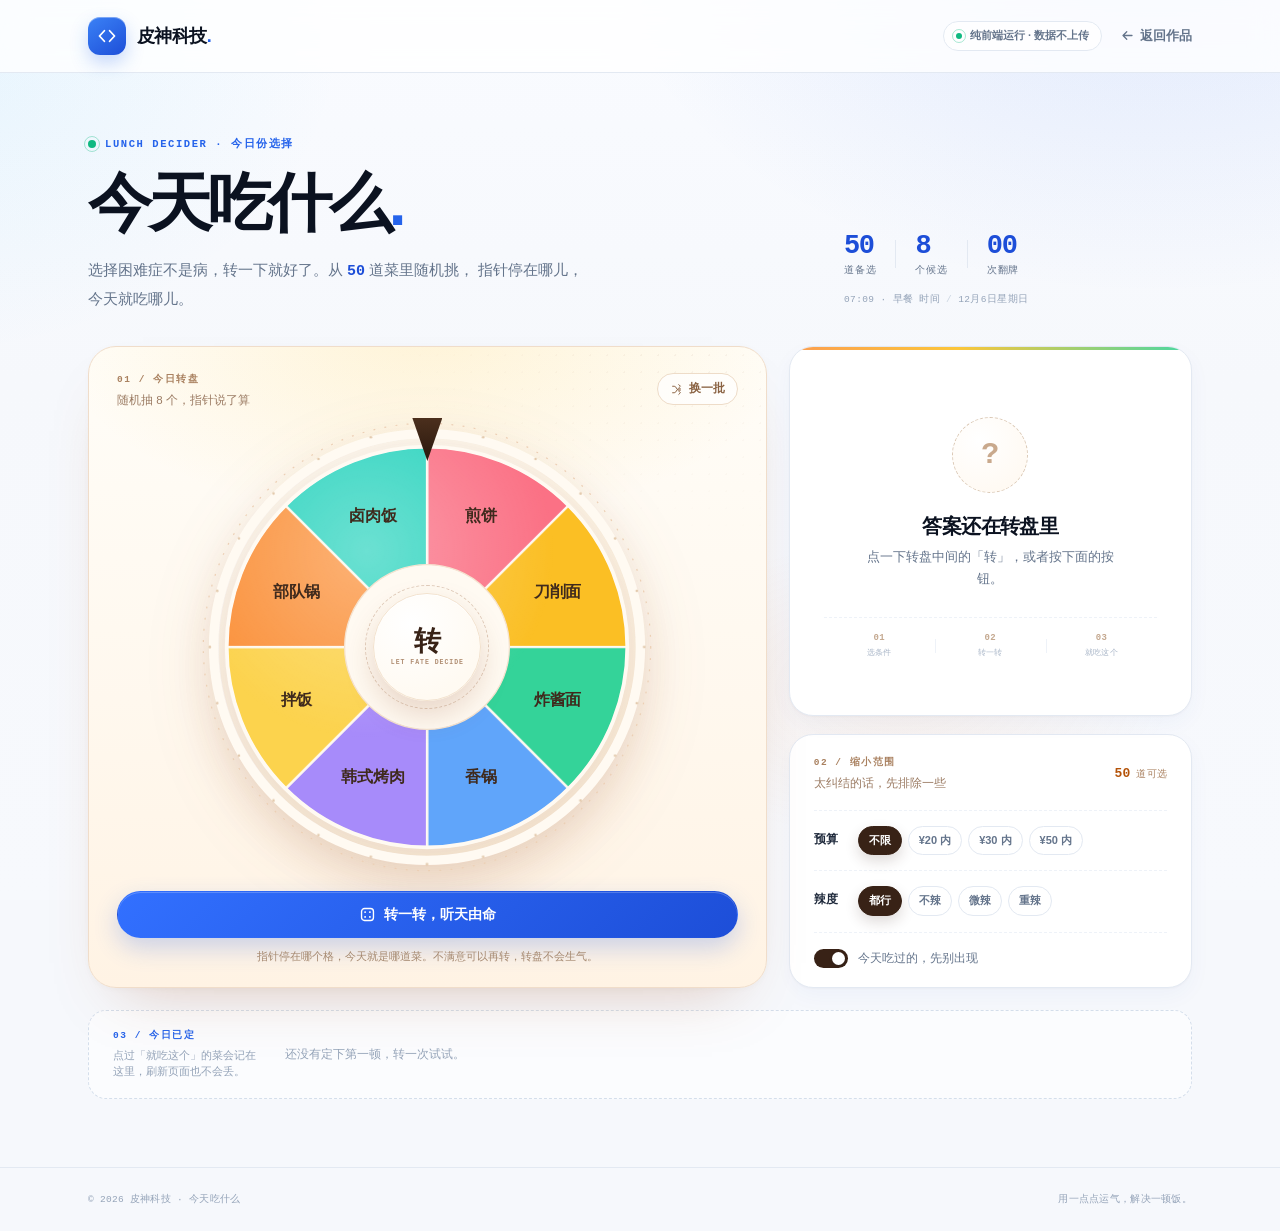
==== eat/index.html @ c9dea662 "Add files via upload" ====
<!DOCTYPE html>
<html lang="zh-CN">
<head>
  <meta charset="UTF-8">
  <meta name="viewport" content="width=device-width, initial-scale=1.0">
  <meta name="description" content="今天吃什么：皮神科技做的午饭转盘。从 50 道菜里随机抽 8 个，转一下，午餐就有答案。">
  <meta name="author" content="皮神">
  <meta name="theme-color" content="#f6f8fc">
  <link rel="canonical" href="https://pishentech.cn/eat/">
  <meta property="og:type" content="website">
  <meta property="og:site_name" content="皮神科技">
  <meta property="og:title" content="今天吃什么 · 皮神科技">
  <meta property="og:description" content="选择困难症不是病，转一下就好了。">
  <meta property="og:url" content="https://pishentech.cn/eat/">
  <title>今天吃什么 · 皮神科技</title>

  <link rel="icon" type="image/svg+xml" href="../assets/favicon.svg">
  <link rel="stylesheet" href="../css/style.css">
  <link rel="stylesheet" href="eat.css">

  <script type="application/ld+json">
  {
    "@context": "https://schema.org",
    "@type": "WebApplication",
    "name": "今天吃什么",
    "url": "https://pishentech.cn/eat/",
    "description": "从 50 道菜里随机抽 8 个，转一下，午餐就有答案。",
    "applicationCategory": "LifestyleApplication",
    "operatingSystem": "Any",
    "offers": { "@type": "Offer", "price": "0", "priceCurrency": "CNY" }
  }
  </script>

  <script src="eat.js" defer></script>
</head>

<body class="eat-page">
  <a class="skip-link" href="#main">跳到主要内容</a>

  <!-- ==================== 顶部 ==================== -->
  <header class="eat-header">
    <div class="container eat-header-inner">
      <a class="brand" href="../index.html#works" aria-label="返回皮神科技作品页">
        <span class="brand-mark" aria-hidden="true">
          <svg viewBox="0 0 32 32" fill="none">
            <path d="M12.5 9 6 16l6.5 7M19.5 9l6.5 7-6.5 7" stroke="currentColor" stroke-width="2.4" stroke-linecap="round" stroke-linejoin="round"/>
          </svg>
        </span>
        <span class="brand-text">皮神科技<span class="brand-dot">.</span></span>
      </a>

      <div class="eat-header-actions">
        <span class="eat-header-chip">
          <span class="pulse-dot" aria-hidden="true"></span>
          纯前端运行 · 数据不上传
        </span>
        <a class="eat-back" href="../index.html#works">
          <svg class="icon" viewBox="0 0 20 20" fill="none" aria-hidden="true">
            <path d="M16 10H4m0 0 5-5m-5 5 5 5" stroke="currentColor" stroke-width="1.7" stroke-linecap="round" stroke-linejoin="round"/>
          </svg>
          返回作品
        </a>
      </div>
    </div>
  </header>

  <main id="main">
    <!-- ==================== 标题 ==================== -->
    <section class="eat-hero">
      <div class="container eat-hero-grid">
        <div class="eat-hero-copy">
          <p class="eat-kicker">
            <span class="pulse-dot" aria-hidden="true"></span>
            LUNCH DECIDER · 今日份选择
          </p>
          <h1 class="eat-title">今天吃什么<span class="title-dot">.</span></h1>
          <p class="eat-lead">
            选择困难症不是病，转一下就好了。从 <strong data-pool-count>50</strong> 道菜里随机挑，
            指针停在哪儿，<span class="eat-nowrap">今天就吃哪儿。</span>
          </p>
        </div>

        <div class="eat-hero-side">
          <div class="eat-facts" aria-label="转盘信息">
            <div>
              <strong data-pool-count>50</strong>
              <span>道备选</span>
            </div>
            <i aria-hidden="true"></i>
            <div>
              <strong data-candidate-count>8</strong>
              <span>个候选</span>
            </div>
            <i aria-hidden="true"></i>
            <div>
              <strong data-spin-count>00</strong>
              <span>次翻牌</span>
            </div>
          </div>
          <p class="eat-date">
            <span data-clock>12:30</span>
            ·
            <span data-meal>午饭</span>时间
            <span class="eat-date-sep">/</span>
            <span data-today>10 月 25 日 星期日</span>
          </p>
        </div>
      </div>
    </section>

    <!-- ==================== 转盘 ==================== -->
    <section class="container eat-app" aria-label="今天吃什么转盘">
      <div class="eat-stage-card">
        <div class="eat-card-head">
          <div>
            <span class="eat-step">01 / 今日转盘</span>
            <p class="eat-card-sub"><span data-candidate-copy>随机抽 8 个</span>，指针说了算</p>
          </div>
          <button class="eat-shuffle" type="button" data-shuffle>
            <svg class="icon" viewBox="0 0 20 20" fill="none" aria-hidden="true">
              <path d="M4 5h2.4c1 0 1.9.5 2.5 1.3l2.2 3.4c.6.8 1.5 1.3 2.5 1.3H16M13.5 7.5 16 5l-2.5-2.5M4 15h2.4c1 0 1.9-.5 2.5-1.3l2.2-3.4c.6-.8 1.5-1.3 2.5-1.3H16M13.5 17.5 16 15l-2.5-2.5" stroke="currentColor" stroke-width="1.5" stroke-linecap="round" stroke-linejoin="round"/>
            </svg>
            <span data-shuffle-label>换一批</span>
          </button>
        </div>

        <div class="eat-wheel-stage" data-wheel-stage>
          <span class="eat-wheel-halo" aria-hidden="true"></span>
          <svg
            class="eat-wheel"
            viewBox="0 0 500 500"
            role="img"
            aria-label="今天吃什么的转盘。按下方按钮转动，指针停在哪个格子就吃哪道菜。"
            data-wheel
          ></svg>
          <span class="eat-pointer" aria-hidden="true"></span>
          <button class="eat-hub" type="button" data-spin aria-label="转动转盘">
            <span class="eat-hub-main">转</span>
            <span class="eat-hub-sub">LET FATE DECIDE</span>
          </button>
        </div>

        <button class="btn btn-primary eat-spin-btn" type="button" data-spin>
          <svg class="icon" viewBox="0 0 20 20" fill="none" aria-hidden="true">
            <rect x="3" y="3" width="14" height="14" rx="3.5" stroke="currentColor" stroke-width="1.6"/>
            <circle cx="7.2" cy="7.2" r="1.15" fill="currentColor"/>
            <circle cx="12.8" cy="12.8" r="1.15" fill="currentColor"/>
            <circle cx="12.8" cy="7.2" r="1.15" fill="currentColor"/>
            <circle cx="7.2" cy="12.8" r="1.15" fill="currentColor"/>
          </svg>
          <span data-spin-label>转一转，听天由命</span>
        </button>

        <p class="eat-hint">
          指针停在哪个格，今天就是哪道菜。不满意可以再转，转盘不会生气。
        </p>
      </div>

      <div class="eat-side">
        <article class="eat-result" data-result aria-live="polite">
          <div class="eat-result-empty">
            <span class="eat-empty-mark" aria-hidden="true">?</span>
            <h2>答案还在转盘里</h2>
            <p>点一下转盘中间的「转」，或者按下面的按钮。</p>
            <div class="eat-empty-steps" aria-hidden="true">
              <span><b>01</b>选条件</span>
              <span><b>02</b>转一转</span>
              <span><b>03</b>就吃这个</span>
            </div>
          </div>
        </article>

        <aside class="eat-prefs" aria-label="筛选条件">
          <div class="eat-card-head eat-prefs-head">
            <div>
              <span class="eat-step">02 / 缩小范围</span>
              <p class="eat-card-sub">太纠结的话，先排除一些</p>
            </div>
            <span class="eat-pool-count"><strong data-pool-count>50</strong> 道可选</span>
          </div>

          <div class="eat-pref-row">
            <span class="eat-pref-label">预算</span>
            <div class="eat-chips" role="group" aria-label="预算">
              <button class="eat-chip is-active" type="button" data-budget="0" aria-pressed="true">不限</button>
              <button class="eat-chip" type="button" data-budget="20" aria-pressed="false">¥20 内</button>
              <button class="eat-chip" type="button" data-budget="30" aria-pressed="false">¥30 内</button>
              <button class="eat-chip" type="button" data-budget="50" aria-pressed="false">¥50 内</button>
            </div>
          </div>

          <div class="eat-pref-row">
            <span class="eat-pref-label">辣度</span>
            <div class="eat-chips" role="group" aria-label="辣度">
              <button class="eat-chip is-active" type="button" data-spice="any" aria-pressed="true">都行</button>
              <button class="eat-chip" type="button" data-spice="0" aria-pressed="false">不辣</button>
              <button class="eat-chip" type="button" data-spice="1" aria-pressed="false">微辣</button>
              <button class="eat-chip" type="button" data-spice="2" aria-pressed="false">重辣</button>
            </div>
          </div>

          <label class="eat-switch">
            <input type="checkbox" data-avoid-history checked>
            <span class="eat-switch-track" aria-hidden="true"></span>
            <span>今天吃过的，先别出现</span>
          </label>
        </aside>
      </div>
    </section>

    <!-- ==================== 记录 ==================== -->
    <section class="container eat-history-section" aria-label="今日已定记录">
      <div class="eat-history-card">
        <div class="eat-history-head">
          <span class="eat-step">03 / 今日已定</span>
          <p>点过「就吃这个」的菜会记在这里，刷新页面也不会丢。</p>
        </div>
        <div class="eat-history-list" data-history></div>
        <button class="eat-clear" type="button" data-clear-history>清空</button>
      </div>
    </section>
  </main>

  <!-- ==================== 页脚 ==================== -->
  <footer class="eat-footer">
    <div class="container eat-footer-inner">
      <span>© <span data-year>2026</span> 皮神科技 · 今天吃什么</span>
      <span>用一点点运气，解决一顿饭。</span>
    </div>
  </footer>

  <div class="toast" role="status" aria-live="polite" data-toast></div>
</body>
</html>
---- css/style.css ----
/* ==========================================================================
   style.css —— 整站样式
   --------------------------------------------------------------------------
   想换主色？改下面 :root 里的 --blue、--blue-dark 和 --blue-soft 即可。
   想换圆角？改 --radius。
   其他样式按「导航 → 首屏 → 作品 → 关于页 → 页脚 → 手机适配」排列。
   ========================================================================== */

/* ==================== 1. 全局变量与基础 ==================== */
:root {
  /* 颜色 */
  --bg: #f6f8fc;
  --bg-soft: #eef3fb;
  --surface: #ffffff;
  --surface-muted: #f8fafd;
  --ink: #0b1220;
  --ink-2: #1e293b;
  --muted: #64748b;
  --muted-2: #94a3b8;
  --line: #e3e9f2;
  --line-strong: #d4deeb;
  --blue: #2563eb;
  --blue-dark: #1d4ed8;
  --blue-ink: #1e40af;
  --blue-soft: #eaf1ff;
  --blue-pale: #f3f7ff;
  --green: #10b981;
  --amber: #f59e0b;
  --coral: #fb7185;

  /* 圆角与阴影 */
  --radius-sm: 10px;
  --radius: 20px;
  --radius-lg: 28px;
  --shadow-sm: 0 1px 2px rgba(15, 23, 42, .03), 0 8px 22px rgba(30, 64, 175, .04);
  --shadow-md: 0 18px 40px rgba(15, 23, 42, .08), 0 3px 8px rgba(15, 23, 42, .03);
  --shadow-blue: 0 14px 30px rgba(37, 99, 235, .22);

  /* 布局与字体 */
  --container: 1160px;
  --header-h: 76px;
  --ease: cubic-bezier(.22, 1, .36, 1);
  --font-sans: "Inter", -apple-system, BlinkMacSystemFont, "Segoe UI", "PingFang SC", "Hiragino Sans GB", "Microsoft YaHei", sans-serif;
  --font-mono: "JetBrains Mono", "SFMono-Regular", Consolas, "Liberation Mono", Menlo, monospace;
}

*,
*::before,
*::after {
  box-sizing: border-box;
}

html {
  scroll-behavior: smooth;
  scroll-padding-top: calc(var(--header-h) + 24px);
}

body {
  margin: 0;
  overflow-x: clip;
  background: var(--bg);
  color: var(--ink);
  font-family: var(--font-sans);
  font-size: 16px;
  line-height: 1.6;
  -webkit-font-smoothing: antialiased;
  text-rendering: optimizeLegibility;
}

/* 页面顶部很淡的蓝色光晕，让浅色背景不显得死板 */
body::before {
  position: fixed;
  inset: 0;
  z-index: -1;
  pointer-events: none;
  content: "";
  background:
    radial-gradient(900px 620px at 90% -10%, rgba(37, 99, 235, .13), transparent 62%),
    radial-gradient(720px 520px at -8% 4%, rgba(56, 189, 248, .10), transparent 62%),
    linear-gradient(180deg, #f9fbff 0%, var(--bg) 42%, #f7f9fd 100%);
}

::selection {
  background: rgba(37, 99, 235, .18);
  color: var(--blue-ink);
}

img,
svg {
  max-width: 100%;
}

img {
  height: auto;
}

a {
  color: inherit;
}

button,
input,
textarea,
select {
  font: inherit;
}

button {
  color: inherit;
}

[hidden] {
  display: none !important;
}

.icon {
  width: 18px;
  height: 18px;
  flex: none;
}

.container {
  width: 100%;
  max-width: var(--container);
  margin: 0 auto;
  padding: 0 28px;
}

.section {
  padding: 94px 0;
}

.sr-only {
  position: absolute;
  width: 1px;
  height: 1px;
  padding: 0;
  margin: -1px;
  overflow: hidden;
  clip: rect(0, 0, 0, 0);
  white-space: nowrap;
  border: 0;
}

/* 键盘 Tab 时的焦点圈，保证可访问性 */
:focus-visible {
  outline: 3px solid rgba(37, 99, 235, .38);
  outline-offset: 3px;
  border-radius: 4px;
}

/* 跳到正文（平时看不见，按 Tab 才出现） */
.skip-link {
  position: fixed;
  top: 12px;
  left: 12px;
  z-index: 300;
  padding: 10px 16px;
  border-radius: 10px;
  background: var(--ink);
  color: #fff;
  font-size: 13px;
  text-decoration: none;
  transform: translateY(-160%);
  transition: transform .2s ease;
}

.skip-link:focus {
  transform: translateY(0);
}

/* ==================== 2. 按钮与通用小元素 ==================== */
.btn {
  display: inline-flex;
  align-items: center;
  justify-content: center;
  gap: 8px;
  padding: 13px 22px;
  border: 1px solid transparent;
  border-radius: 999px;
  font-size: 14.5px;
  font-weight: 650;
  line-height: 1.2;
  text-decoration: none;
  white-space: nowrap;
  cursor: pointer;
  transition: transform .25s var(--ease), box-shadow .25s var(--ease), background .25s ease, border-color .25s ease, color .25s ease;
}

.btn .icon {
  width: 17px;
  height: 17px;
}

.btn:hover {
  transform: translateY(-2px);
}

.btn-primary {
  background: linear-gradient(135deg, #3270ff 0%, #1d4ed8 100%);
  color: #fff;
  box-shadow: 0 10px 24px rgba(37, 99, 235, .24), inset 0 1px 0 rgba(255, 255, 255, .22);
}

.btn-primary:hover {
  box-shadow: 0 15px 30px rgba(37, 99, 235, .30), inset 0 1px 0 rgba(255, 255, 255, .22);
}

.btn-ghost {
  border-color: var(--line-strong);
  background: rgba(255, 255, 255, .72);
  color: var(--ink-2);
  backdrop-filter: blur(8px);
}

.btn-ghost:hover {
  border-color: #b9c9e6;
  background: #fff;
  color: var(--blue-dark);
  box-shadow: 0 8px 20px rgba(15, 23, 42, .06);
}

.btn-white {
  background: #fff;
  color: var(--blue-dark);
  box-shadow: 0 12px 26px rgba(8, 22, 60, .20);
}

.btn-white:hover {
  box-shadow: 0 16px 32px rgba(8, 22, 60, .28);
}

.btn-outline-light {
  border-color: rgba(255, 255, 255, .30);
  background: rgba(255, 255, 255, .07);
  color: #fff;
}

.btn-outline-light:hover {
  border-color: rgba(255, 255, 255, .52);
  background: rgba(255, 255, 255, .14);
}

.btn-sm {
  padding: 9px 15px;
  font-size: 13px;
}

.eyebrow {
  display: flex;
  align-items: center;
  gap: 9px;
  margin: 0 0 16px;
  color: var(--blue);
  font-family: var(--font-mono);
  font-size: 11px;
  font-weight: 700;
  letter-spacing: .15em;
  line-height: 1.4;
  text-transform: uppercase;
}

.eyebrow-light {
  color: rgba(255, 255, 255, .62);
}

.pulse-dot {
  position: relative;
  display: inline-block;
  width: 8px;
  height: 8px;
  flex: none;
  border-radius: 50%;
  background: var(--green);
}

.pulse-dot::after {
  position: absolute;
  inset: -4px;
  border: 1px solid rgba(16, 185, 129, .35);
  border-radius: 50%;
  content: "";
  animation: pulse-ring 2.6s ease-out infinite;
}

@keyframes pulse-ring {
  0% { opacity: .9; transform: scale(.55); }
  70%, 100% { opacity: 0; transform: scale(1.35); }
}

/* 标题里的蓝色重点，带一条自制荧光笔下划线 */
.mark {
  position: relative;
  color: var(--blue-dark);
  white-space: nowrap;
  background: linear-gradient(180deg, transparent 70%, rgba(96, 165, 250, .26) 70%, rgba(96, 165, 250, .26) 96%, transparent 96%);
}

/* ==================== 3. 顶部导航 ==================== */
.site-header {
  position: sticky;
  top: 0;
  z-index: 100;
  border-bottom: 1px solid transparent;
  background: rgba(246, 248, 252, .70);
  transition: background .3s ease, border-color .3s ease, box-shadow .3s ease;
  backdrop-filter: saturate(180%) blur(18px);
  -webkit-backdrop-filter: saturate(180%) blur(18px);
}

.site-header.is-scrolled {
  border-bottom-color: rgba(227, 233, 242, .92);
  background: rgba(255, 255, 255, .86);
  box-shadow: 0 10px 30px rgba(15, 23, 42, .04);
}

.header-inner {
  display: flex;
  align-items: center;
  justify-content: space-between;
  height: var(--header-h);
  gap: 24px;
}

.brand {
  display: inline-flex;
  align-items: center;
  gap: 11px;
  text-decoration: none;
}

.brand-mark {
  display: grid;
  width: 38px;
  height: 38px;
  flex: none;
  place-items: center;
  border-radius: 12px;
  background: linear-gradient(145deg, #3b82f6 0%, #1d4ed8 100%);
  box-shadow: 0 8px 18px rgba(37, 99, 235, .25), inset 0 1px 0 rgba(255, 255, 255, .35);
  color: #fff;
}

.brand-mark svg {
  width: 24px;
  height: 24px;
}

.brand-text {
  color: var(--ink);
  font-size: 18px;
  font-weight: 800;
  letter-spacing: -.03em;
}

.brand-dot {
  color: var(--blue);
}

.desktop-nav {
  display: flex;
  gap: 3px;
  padding: 5px;
  border: 1px solid rgba(227, 233, 242, .9);
  border-radius: 999px;
  background: rgba(255, 255, 255, .56);
}

.desktop-nav a {
  padding: 8px 18px;
  border-radius: 999px;
  color: var(--muted);
  font-size: 14px;
  font-weight: 600;
  text-decoration: none;
  transition: color .2s ease, background .2s ease, box-shadow .2s ease;
}

.desktop-nav a:hover {
  color: var(--ink);
}

.desktop-nav a.is-active {
  background: #fff;
  color: var(--blue-dark);
  box-shadow: 0 2px 10px rgba(15, 23, 42, .07);
}

.header-actions {
  display: flex;
  align-items: center;
  gap: 10px;
}

.header-contact .icon {
  width: 14px;
  height: 14px;
}

/* 手机菜单按钮：默认隐藏，屏幕变窄时显示 */
.nav-toggle {
  display: none;
  flex-direction: column;
  align-items: center;
  justify-content: center;
  width: 42px;
  height: 42px;
  padding: 0;
  gap: 4px;
  border: 1px solid var(--line-strong);
  border-radius: 13px;
  background: rgba(255, 255, 255, .8);
  cursor: pointer;
  transition: background .2s ease, border-color .2s ease;
}

.nav-toggle:hover {
  border-color: #b9c9e6;
  background: #fff;
}

.nav-toggle span {
  display: block;
  width: 17px;
  height: 2px;
  border-radius: 2px;
  background: var(--ink-2);
  transition: transform .28s var(--ease), opacity .2s ease;
}

.nav-toggle.is-open span:nth-child(1) {
  transform: translateY(6px) rotate(45deg);
}

.nav-toggle.is-open span:nth-child(2) {
  opacity: 0;
}

.nav-toggle.is-open span:nth-child(3) {
  transform: translateY(-6px) rotate(-45deg);
}

.mobile-nav-wrap {
  display: none;
}

.mobile-nav {
  display: flex;
  flex-direction: column;
  padding: 8px 20px 22px;
}

.mobile-nav > a {
  display: flex;
  align-items: center;
  justify-content: space-between;
  padding: 15px 3px;
  border-bottom: 1px solid var(--line);
  color: var(--ink-2);
  font-size: 15px;
  font-weight: 600;
  text-decoration: none;
}

.mobile-nav > a.is-active {
  color: var(--blue-dark);
}

.mobile-nav > a .icon {
  width: 17px;
  height: 17px;
  color: var(--muted-2);
}

.mobile-nav .mobile-nav-contact {
  justify-content: center;
  margin-top: 15px;
  padding: 13px;
  border: 0;
  border-radius: 13px;
  background: var(--blue);
  color: #fff;
  box-shadow: 0 10px 20px rgba(37, 99, 235, .2);
}

/* ==================== 4. 首屏 Hero ==================== */
.hero {
  position: relative;
  padding: 80px 0 92px;
}

.hero-grid {
  display: grid;
  grid-template-columns: minmax(0, 1.12fr) minmax(0, .88fr);
  align-items: center;
  gap: clamp(38px, 5.2vw, 76px);
}

.hero-copy {
  max-width: 650px;
}

.hero-eyebrow {
  display: inline-flex;
  align-items: center;
  gap: 9px;
  margin: 0 0 27px;
  padding: 7px 13px 7px 11px;
  border: 1px solid var(--line);
  border-radius: 999px;
  background: rgba(255, 255, 255, .74);
  box-shadow: 0 4px 14px rgba(15, 23, 42, .03);
  color: #475569;
  font-family: var(--font-sans);
  font-size: 12.5px;
  font-weight: 600;
  letter-spacing: 0;
  text-transform: none;
}

.hero-title {
  margin: 0;
  color: var(--ink);
  font-size: clamp(2.15rem, 4.55vw, 4.05rem);
  font-weight: 800;
  letter-spacing: -.055em;
  line-height: 1.11;
}

.hero-title-line {
  display: block;
  white-space: nowrap;
}

.hero-lead {
  max-width: 550px;
  margin: 26px 0 0;
  color: var(--muted);
  font-size: 16px;
  line-height: 1.9;
}

.hero-actions {
  display: flex;
  flex-wrap: wrap;
  gap: 11px;
  margin-top: 32px;
}

.hero-meta {
  display: flex;
  flex-wrap: wrap;
  align-items: center;
  gap: 11px;
  margin-top: 27px;
  color: #7c8ca3;
  font-size: 12.5px;
  font-weight: 500;
}

.hero-meta i {
  width: 3px;
  height: 3px;
  border-radius: 50%;
  background: #b8c5d8;
}

.hero-stats {
  display: flex;
  flex-wrap: wrap;
  gap: clamp(24px, 4vw, 40px);
  margin-top: 36px;
  padding-top: 25px;
  border-top: 1px dashed var(--line-strong);
}

.stat-item {
  display: flex;
  flex-direction: column;
  gap: 2px;
}

.stat-item strong {
  color: var(--ink);
  font-size: 23px;
  font-weight: 750;
  letter-spacing: -.04em;
  line-height: 1.2;
}

.stat-item span {
  color: var(--muted);
  font-size: 11.5px;
  letter-spacing: .02em;
}

/* 右侧资料卡区域 */
.hero-visual {
  position: relative;
  display: flex;
  min-height: 545px;
  align-items: center;
  justify-content: center;
  isolation: isolate;
}

.hero-visual::before {
  position: absolute;
  z-index: -1;
  width: min(88%, 470px);
  aspect-ratio: 1;
  border: 1px solid rgba(37, 99, 235, .11);
  border-radius: 50%;
  content: "";
}

.visual-blob {
  position: absolute;
  z-index: -2;
  width: 420px;
  height: 420px;
  border-radius: 44% 56% 62% 38% / 45% 40% 60% 55%;
  background: linear-gradient(145deg, rgba(191, 219, 254, .6), rgba(224, 242, 254, .2));
  filter: blur(4px);
  animation: blob-drift 14s ease-in-out infinite alternate;
}

.visual-blob::after {
  position: absolute;
  inset: 34px;
  border: 1px dashed rgba(37, 99, 235, .16);
  border-radius: inherit;
  content: "";
}

@keyframes blob-drift {
  from { transform: translate3d(-10px, 6px, 0) rotate(-4deg); }
  to { transform: translate3d(12px, -10px, 0) rotate(5deg); }
}

.profile-window {
  position: relative;
  z-index: 2;
  width: min(100%, 462px);
  overflow: hidden;
  border: 1px solid rgba(255, 255, 255, .95);
  border-radius: 22px;
  background: rgba(255, 255, 255, .92);
  box-shadow: 0 30px 70px rgba(30, 64, 175, .15), 0 10px 24px rgba(15, 23, 42, .05), inset 0 1px 0 #fff;
  transform: rotate(-1.2deg);
  transition: transform .5s var(--ease), box-shadow .5s var(--ease);
  backdrop-filter: blur(18px);
}

.hero-visual:hover .profile-window {
  box-shadow: 0 36px 80px rgba(30, 64, 175, .19), 0 12px 28px rgba(15, 23, 42, .06), inset 0 1px 0 #fff;
  transform: rotate(0deg) translateY(-4px);
}

.window-bar {
  display: flex;
  align-items: center;
  gap: 12px;
  height: 43px;
  padding: 0 16px;
  border-bottom: 1px solid #edf1f7;
  background: rgba(248, 250, 253, .92);
}

.window-dots {
  display: flex;
  gap: 5px;
}

.window-dots i {
  width: 8px;
  height: 8px;
  border-radius: 50%;
  background: #ffb3ae;
}

.window-dots i:nth-child(2) { background: #ffd18a; }
.window-dots i:nth-child(3) { background: #9fe3bd; }

.window-file {
  flex: 1;
  overflow: hidden;
  color: #8b9bb2;
  font-family: var(--font-mono);
  font-size: 10px;
  letter-spacing: .02em;
  text-align: center;
  text-overflow: ellipsis;
  white-space: nowrap;
}

.window-live {
  display: inline-flex;
  align-items: center;
  gap: 5px;
  color: #7c8ca3;
  font-family: var(--font-mono);
  font-size: 8px;
  font-weight: 700;
  letter-spacing: .08em;
}

.window-live i {
  width: 5px;
  height: 5px;
  border-radius: 50%;
  background: var(--green);
  box-shadow: 0 0 0 3px rgba(16, 185, 129, .12);
}

.window-body {
  padding: 24px;
}

.profile-row {
  display: flex;
  align-items: center;
  gap: 13px;
}

.profile-avatar {
  width: 62px;
  height: 62px;
  flex: none;
  border: 3px solid #fff;
  border-radius: 18px;
  background: var(--blue-soft);
  box-shadow: 0 7px 16px rgba(15, 23, 42, .10);
  object-fit: cover;
}

.profile-name {
  display: flex;
  min-width: 0;
  flex: 1;
  flex-direction: column;
  gap: 3px;
}

.profile-name strong {
  color: var(--ink);
  font-size: 17px;
  font-weight: 750;
  letter-spacing: -.02em;
}

.profile-name span {
  overflow: hidden;
  color: var(--muted);
  font-size: 11.5px;
  text-overflow: ellipsis;
  white-space: nowrap;
}

.verified {
  display: grid;
  width: 20px;
  height: 20px;
  flex: none;
  place-items: center;
  border-radius: 50%;
  background: var(--blue);
  box-shadow: 0 0 0 3px var(--blue-soft);
  color: #fff;
}

.verified svg {
  width: 12px;
  height: 12px;
}

.verified-large {
  width: 24px;
  height: 24px;
  box-shadow: 0 0 0 4px rgba(59, 130, 246, .18);
}

.verified-large svg {
  width: 14px;
  height: 14px;
}

.code-lines {
  margin: 20px 0 0;
  padding: 15px 14px 14px;
  overflow: hidden;
  border: 1px solid #edf2f9;
  border-radius: 13px;
  background: linear-gradient(180deg, #fafcff, #f7faff);
  font-family: var(--font-mono);
  font-size: 11.2px;
  line-height: 1.95;
}

.code-line {
  display: flex;
  min-width: 0;
  gap: 12px;
  white-space: nowrap;
}

.line-no {
  width: 12px;
  flex: none;
  color: #c2cede;
  font-size: 9.5px;
  text-align: right;
  user-select: none;
}

.code-indent {
  padding-left: 10px;
}

.tok-key { color: #8b5cf6; }
.tok-name { color: #2563eb; }
.tok-prop { color: #0f766e; }
.tok-string { color: #b45309; }
.tok-punc { color: #94a3b8; }

.profile-status {
  display: flex;
  align-items: center;
  gap: 8px;
  margin-top: 16px;
  padding: 9px 11px;
  border: 1px solid #dff5ea;
  border-radius: 10px;
  background: #f3fcf8;
  color: #237a5c;
  font-size: 10.5px;
  font-weight: 500;
}

.profile-status .pulse-dot {
  width: 6px;
  height: 6px;
}

.profile-link {
  display: flex;
  align-items: center;
  justify-content: space-between;
  margin-top: 16px;
  padding-top: 15px;
  border-top: 1px solid #f0f4fa;
  color: var(--blue-dark);
  font-size: 12.5px;
  font-weight: 650;
  text-decoration: none;
}

.profile-link .link-arrow {
  display: grid;
  width: 24px;
  height: 24px;
  place-items: center;
  border-radius: 50%;
  background: var(--blue-soft);
  font-family: var(--font-sans);
  font-size: 14px;
  transition: transform .25s var(--ease), background .25s ease, color .25s ease;
}

.profile-link:hover .link-arrow {
  background: var(--blue);
  color: #fff;
  transform: translateX(3px);
}

/* 浮在卡片外面的小标签 */
.float-badge {
  position: absolute;
  z-index: 3;
  display: flex;
  align-items: center;
  gap: 9px;
  padding: 8px 12px 8px 8px;
  border: 1px solid rgba(255, 255, 255, .9);
  border-radius: 14px;
  background: rgba(255, 255, 255, .94);
  box-shadow: 0 14px 30px rgba(15, 23, 42, .12);
  color: var(--muted);
  font-size: 11.5px;
  white-space: nowrap;
  backdrop-filter: blur(10px);
  animation: badge-float 6s ease-in-out infinite;
}

.float-badge strong {
  color: var(--ink);
  font-size: 13px;
}

.float-badge-top {
  top: 10px;
  right: -4px;
}

.float-badge-bottom {
  bottom: 14px;
  left: -6px;
  animation-delay: -3s;
}

@keyframes badge-float {
  0%, 100% { transform: translateY(0); }
  50% { transform: translateY(-7px); }
}

.badge-icon {
  display: grid;
  width: 29px;
  height: 29px;
  flex: none;
  place-items: center;
  border-radius: 9px;
  background: var(--blue-soft);
  color: var(--blue);
}

.badge-icon svg {
  width: 16px;
  height: 16px;
}

.badge-icon-amber {
  background: #fff7e8;
  color: #d97706;
}

.hero-scroll {
  display: flex;
  align-items: center;
  justify-content: center;
  gap: 12px;
  margin-top: 42px;
  color: #a4b2c7;
  font-family: var(--font-mono);
  font-size: 8.5px;
  letter-spacing: .18em;
}

.hero-scroll i {
  display: block;
  width: 38px;
  height: 1px;
  background: linear-gradient(90deg, #cbd5e1, transparent);
}

/* ==================== 5. 作品区 ==================== */
.works {
  position: relative;
  padding-top: 54px;
}

/* 只保留作品页时，顶部直接从作品标题开始 */
.works-page {
  padding: 78px 0 100px;
}

.works-head {
  align-items: flex-end;
  margin-bottom: 36px;
}

.works-title {
  margin: 0;
  color: var(--ink);
  font-size: clamp(2.25rem, 4.9vw, 3.55rem);
  font-weight: 800;
  letter-spacing: -.055em;
  line-height: 1.14;
}

.works-head-side {
  max-width: 430px;
}

.works-count {
  display: flex;
  align-items: center;
  flex-wrap: wrap;
  gap: 9px;
  margin-top: 15px;
  color: var(--muted);
  font-family: var(--font-mono);
  font-size: 10px;
  font-weight: 500;
  letter-spacing: .04em;
}

.works-count strong {
  color: var(--blue-dark);
  font-size: 13px;
  font-weight: 700;
}

.works-count i {
  width: 3px;
  height: 3px;
  border-radius: 50%;
  background: #b8c5d8;
}

.section-head {
  display: flex;
  align-items: flex-end;
  justify-content: space-between;
  gap: 44px;
  margin-bottom: 32px;
}

.section-title-wrap .eyebrow {
  margin-bottom: 12px;
}

.section-head h2,
.timeline-intro h2 {
  margin: 0;
  color: var(--ink);
  font-size: clamp(1.8rem, 3.4vw, 2.65rem);
  font-weight: 800;
  letter-spacing: -.045em;
  line-height: 1.2;
}

.title-dot {
  color: var(--blue);
}

.section-desc {
  max-width: 360px;
  margin: 0 0 4px;
  color: var(--muted);
  font-size: 14px;
  line-height: 1.8;
}

.filters {
  display: flex;
  flex-wrap: wrap;
  gap: 8px;
  margin-bottom: 28px;
}

.filter-btn {
  display: inline-flex;
  align-items: center;
  gap: 7px;
  padding: 9px 15px;
  border: 1px solid var(--line);
  border-radius: 999px;
  background: rgba(255, 255, 255, .78);
  color: var(--muted);
  font-size: 13px;
  font-weight: 600;
  cursor: pointer;
  transition: color .2s ease, background .2s ease, border-color .2s ease, box-shadow .2s ease, transform .2s var(--ease);
}

.filter-btn:hover {
  border-color: #c4d5f4;
  background: #fff;
  color: var(--blue-dark);
  transform: translateY(-1px);
}

.filter-btn[aria-pressed="true"] {
  border-color: var(--blue);
  background: var(--blue);
  color: #fff;
  box-shadow: 0 8px 18px rgba(37, 99, 235, .20);
}

.filter-count {
  display: inline-grid;
  min-width: 18px;
  height: 18px;
  padding: 0 5px;
  place-items: center;
  border-radius: 999px;
  background: rgba(15, 23, 42, .05);
  color: var(--muted);
  font-family: var(--font-mono);
  font-size: 9px;
  font-weight: 600;
}

.filter-btn[aria-pressed="true"] .filter-count {
  background: rgba(255, 255, 255, .20);
  color: #fff;
}

.project-grid {
  display: grid;
  grid-template-columns: repeat(3, minmax(0, 1fr));
  gap: 22px;
}

.project-card {
  position: relative;
  display: flex;
  min-width: 0;
  flex-direction: column;
  overflow: hidden;
  border: 1px solid var(--line);
  border-radius: var(--radius);
  background: var(--surface);
  box-shadow: var(--shadow-sm);
  cursor: pointer;
  transition: transform .35s var(--ease), box-shadow .35s var(--ease), border-color .35s ease;
  animation: card-in .5s var(--ease) both;
  animation-delay: calc(var(--i, 0) * 45ms);
}

@keyframes card-in {
  from { opacity: 0; transform: translateY(14px); }
  to { opacity: 1; transform: translateY(0); }
}

.project-card:hover,
.project-card:focus-within {
  border-color: #c9d9f4;
  box-shadow: var(--shadow-md);
  transform: translateY(-5px);
}

.project-cover {
  position: relative;
  display: block;
  overflow: hidden;
  aspect-ratio: 16 / 10;
  background: var(--bg-soft);
}

.project-cover img {
  display: block;
  width: 100%;
  height: 100%;
  object-fit: cover;
  transition: transform .65s var(--ease);
}

.project-card:hover .project-cover img {
  transform: scale(1.035);
}

.project-type {
  position: absolute;
  top: 12px;
  left: 12px;
  padding: 5px 9px;
  border: 1px solid rgba(255, 255, 255, .65);
  border-radius: 999px;
  background: rgba(255, 255, 255, .90);
  box-shadow: 0 4px 10px rgba(15, 23, 42, .07);
  color: var(--ink-2);
  font-size: 10px;
  font-weight: 700;
  letter-spacing: .02em;
  backdrop-filter: blur(8px);
}

.project-card-arrow {
  position: absolute;
  right: 12px;
  bottom: 12px;
  display: grid;
  width: 34px;
  height: 34px;
  place-items: center;
  border-radius: 50%;
  background: #fff;
  box-shadow: 0 4px 14px rgba(15, 23, 42, .13);
  color: var(--blue);
  opacity: 0;
  transform: translateY(4px) scale(.9);
  transition: opacity .25s ease, transform .3s var(--ease);
}

.project-card-arrow svg {
  width: 15px;
  height: 15px;
}

.project-card:hover .project-card-arrow {
  opacity: 1;
  transform: translateY(0) scale(1);
}

.project-body {
  display: flex;
  flex: 1;
  flex-direction: column;
  padding: 17px 18px 18px;
}

.project-heading {
  display: flex;
  align-items: flex-start;
  justify-content: space-between;
  gap: 10px;
}

.project-title {
  margin: 0;
  color: var(--ink);
  font-size: 18px;
  font-weight: 750;
  letter-spacing: -.025em;
  line-height: 1.35;
}

.project-title a {
  color: inherit;
  text-decoration: none;
}

.project-title a:hover {
  color: var(--blue-dark);
}

.project-year {
  flex: none;
  padding-top: 4px;
  color: #a7b4c7;
  font-family: var(--font-mono);
  font-size: 9.5px;
  letter-spacing: .04em;
}

.project-subtitle {
  margin: 3px 0 0;
  color: #b0bdcf;
  font-family: var(--font-mono);
  font-size: 8px;
  font-weight: 500;
  letter-spacing: .11em;
  line-height: 1.4;
}

.project-desc {
  margin: 11px 0 13px;
  color: var(--muted);
  font-size: 13px;
  line-height: 1.7;
}

.tags {
  display: flex;
  flex-wrap: wrap;
  gap: 5px;
  padding: 0;
  margin: 0 0 15px;
  list-style: none;
}

.tag {
  padding: 3px 7px;
  border: 1px solid #e8eef8;
  border-radius: 6px;
  background: #f4f8fe;
  color: #51627a;
  font-size: 10.5px;
  line-height: 1.4;
}

.project-actions {
  display: flex;
  flex-wrap: wrap;
  gap: 7px;
  margin-top: auto;
  padding-top: 13px;
  border-top: 1px solid #f0f4fa;
}

.card-btn {
  display: inline-flex;
  align-items: center;
  gap: 5px;
  padding: 7px 10px;
  border-radius: 8px;
  font-size: 11.5px;
  font-weight: 650;
  line-height: 1.3;
  text-decoration: none;
  transition: color .2s ease, background .2s ease, border-color .2s ease;
}

.card-btn .icon {
  width: 12px;
  height: 12px;
}

.card-btn-primary {
  background: var(--blue-soft);
  color: var(--blue-dark);
}

.card-btn-primary:hover {
  background: var(--blue);
  color: #fff;
}

.card-btn-ghost {
  border: 1px solid var(--line);
  background: #fff;
  color: var(--muted);
}

.card-btn-ghost:hover {
  border-color: var(--line-strong);
  background: var(--surface-muted);
  color: var(--ink);
}

.empty-state {
  display: flex;
  flex-direction: column;
  align-items: center;
  justify-content: center;
  padding: 70px 24px;
  border: 1px dashed var(--line-strong);
  border-radius: var(--radius);
  background: rgba(255, 255, 255, .55);
  text-align: center;
}

.empty-icon {
  color: #b7c7dc;
  font-size: 38px;
  line-height: 1;
}

.empty-state h2,
.empty-state h3 {
  margin: 14px 0 5px;
  font-size: 17px;
}

.empty-state p {
  margin: 0;
  color: var(--muted);
  font-size: 13px;
}

/* ==================== 6. 首页联系区 ==================== */
.contact-section {
  padding: 10px 0 100px;
}

.contact-panel {
  position: relative;
  display: flex;
  overflow: hidden;
  align-items: center;
  justify-content: space-between;
  gap: 40px;
  padding: 50px 54px;
  border-radius: 30px;
  background: linear-gradient(118deg, #1e3a8a 0%, #1d4ed8 56%, #3b82f6 100%);
  box-shadow: 0 30px 60px -22px rgba(37, 99, 235, .48);
  color: #fff;
}

.panel-grid {
  position: absolute;
  inset: 0;
  background-image:
    linear-gradient(rgba(255, 255, 255, .055) 1px, transparent 1px),
    linear-gradient(90deg, rgba(255, 255, 255, .055) 1px, transparent 1px);
  background-size: 42px 42px;
  mask-image: linear-gradient(90deg, #000 0%, rgba(0, 0, 0, .55) 55%, transparent 90%);
  -webkit-mask-image: linear-gradient(90deg, #000 0%, rgba(0, 0, 0, .55) 55%, transparent 90%);
}

.panel-orb {
  position: absolute;
  border: 1px solid rgba(255, 255, 255, .16);
  border-radius: 50%;
}

.panel-orb-one {
  right: 14%;
  bottom: -190px;
  width: 390px;
  height: 390px;
}

.panel-orb-two {
  right: 6%;
  bottom: -120px;
  width: 250px;
  height: 250px;
  border-color: rgba(255, 255, 255, .10);
}

.contact-copy,
.contact-actions {
  position: relative;
  z-index: 2;
}

.contact-panel h2 {
  margin: 0 0 9px;
  color: #fff;
  font-size: clamp(1.85rem, 3.6vw, 2.8rem);
  font-weight: 800;
  letter-spacing: -.045em;
  line-height: 1.2;
}

.contact-panel p {
  max-width: 450px;
  margin: 0;
  color: rgba(255, 255, 255, .72);
  font-size: 13.5px;
  line-height: 1.8;
}

.contact-panel .eyebrow {
  margin-bottom: 13px;
}

.contact-actions {
  display: flex;
  flex: none;
  flex-wrap: wrap;
  gap: 10px;
}

/* ==================== 7. 页脚 ==================== */
.site-footer {
  padding: 54px 0 25px;
  border-top: 1px solid var(--line);
  background: rgba(255, 255, 255, .52);
}

.footer-main {
  display: grid;
  grid-template-columns: 1.5fr .65fr 1fr;
  gap: 40px;
  padding-bottom: 38px;
}

/* 只有作品页：页脚没有“逛逛”导航，改成两栏 */
body[data-page="works"] .footer-main {
  grid-template-columns: 1.5fr 1fr;
}

.footer-brand p {
  max-width: 260px;
  margin: 13px 0 0;
  color: var(--muted);
  font-size: 12.5px;
  line-height: 1.7;
}

.footer-label {
  display: block;
  margin-bottom: 3px;
  color: #a4b1c3;
  font-family: var(--font-mono);
  font-size: 9px;
  font-weight: 600;
  letter-spacing: .16em;
  text-transform: uppercase;
}

.footer-nav,
.footer-contact {
  display: flex;
  flex-direction: column;
  align-items: flex-start;
  gap: 9px;
}

.footer-nav a,
.footer-contact a {
  width: fit-content;
  color: var(--muted);
  font-size: 12.5px;
  text-decoration: none;
  transition: color .2s ease;
}

.footer-nav a:hover,
.footer-contact a:hover {
  color: var(--blue-dark);
}

.footer-bottom {
  display: flex;
  align-items: center;
  justify-content: space-between;
  gap: 16px;
  padding-top: 21px;
  border-top: 1px solid var(--line);
  color: #9aa9be;
  font-size: 11px;
}

.footer-bottom p {
  margin: 0;
}

.footer-made span {
  color: var(--coral);
}

/* ==================== 8. 关于页 · 首屏 ==================== */
.about-hero {
  padding: 76px 0 88px;
}

.about-hero-grid {
  display: grid;
  grid-template-columns: minmax(0, 1fr) minmax(360px, 410px);
  align-items: center;
  gap: clamp(48px, 7vw, 92px);
}

.about-copy {
  max-width: 580px;
}

.about-title {
  margin: 0;
  color: var(--ink);
  font-size: clamp(2.8rem, 5.4vw, 4.7rem);
  font-weight: 800;
  letter-spacing: -.055em;
  line-height: 1.1;
}

.about-lead {
  max-width: 530px;
  margin: 25px 0 0;
  color: var(--muted);
  font-size: 16.5px;
  line-height: 1.9;
}

.about-actions {
  display: flex;
  flex-wrap: wrap;
  gap: 10px;
  margin-top: 30px;
}

.about-availability {
  display: flex;
  flex-wrap: wrap;
  align-items: center;
  gap: 8px;
  margin: 27px 0 0;
  color: var(--muted);
  font-size: 12px;
}

.availability-divider {
  color: #c2cede;
}

/* 深蓝色身份卡 */
.id-card {
  position: relative;
  overflow: hidden;
  width: 100%;
  padding: 24px;
  border: 1px solid rgba(255, 255, 255, .12);
  border-radius: 27px;
  background:
    radial-gradient(420px 260px at 80% -10%, rgba(59, 130, 246, .55), transparent 60%),
    linear-gradient(160deg, #0a1934 0%, #112955 55%, #1a3b82 100%);
  box-shadow: 0 34px 70px -18px rgba(9, 25, 58, .55), inset 0 1px 0 rgba(255, 255, 255, .14);
  color: #fff;
  transform: rotate(1.2deg);
  transition: transform .5s var(--ease), box-shadow .5s var(--ease);
}

.id-card:hover {
  box-shadow: 0 40px 80px -18px rgba(9, 25, 58, .62), inset 0 1px 0 rgba(255, 255, 255, .14);
  transform: rotate(0deg) translateY(-4px);
}

.id-card::before {
  position: absolute;
  inset: 0;
  pointer-events: none;
  background-image: radial-gradient(rgba(255, 255, 255, .14) .8px, transparent .8px);
  background-size: 17px 17px;
  content: "";
  mask-image: linear-gradient(180deg, #000, transparent 55%);
  -webkit-mask-image: linear-gradient(180deg, #000, transparent 55%);
  opacity: .28;
}

.id-card-glow {
  position: absolute;
  top: -100px;
  right: -100px;
  width: 280px;
  height: 280px;
  border: 1px solid rgba(147, 197, 253, .16);
  border-radius: 50%;
}

.id-card-top {
  position: relative;
  z-index: 1;
  display: flex;
  align-items: center;
  justify-content: space-between;
  color: rgba(255, 255, 255, .48);
  font-family: var(--font-mono);
  font-size: 8px;
  font-weight: 600;
  letter-spacing: .14em;
}

.id-card-label {
  color: rgba(255, 255, 255, .72);
}

.id-avatar-wrap {
  position: relative;
  z-index: 1;
  width: fit-content;
  margin: 25px 0 17px;
}

.id-avatar-wrap img {
  display: block;
  width: 142px;
  height: 142px;
  border: 1px solid rgba(255, 255, 255, .25);
  border-radius: 27px;
  background: var(--blue-soft);
  box-shadow: 0 18px 38px rgba(0, 0, 0, .25);
  object-fit: cover;
}

.id-sparkle {
  position: absolute;
  color: #93c5fd;
  font-size: 17px;
  line-height: 1;
  animation: sparkle 3.6s ease-in-out infinite;
}

.id-sparkle-one {
  top: -8px;
  right: -16px;
}

.id-sparkle-two {
  bottom: 3px;
  left: -16px;
  color: rgba(255, 255, 255, .5);
  font-size: 11px;
  animation-delay: -1.8s;
}

@keyframes sparkle {
  0%, 100% { opacity: .45; transform: scale(.92) rotate(0); }
  50% { opacity: 1; transform: scale(1.1) rotate(12deg); }
}

.id-name-row {
  position: relative;
  z-index: 1;
  display: flex;
  align-items: center;
  gap: 9px;
}

.id-name-row h2 {
  margin: 0;
  color: #fff;
  font-size: 29px;
  font-weight: 800;
  letter-spacing: -.04em;
  line-height: 1.2;
}

.id-role {
  position: relative;
  z-index: 1;
  margin: 3px 0 0;
  color: rgba(255, 255, 255, .58);
  font-size: 12px;
}

.id-status {
  position: relative;
  z-index: 1;
  display: inline-flex;
  align-items: center;
  gap: 8px;
  margin-top: 17px;
  padding: 7px 10px;
  border: 1px solid rgba(110, 231, 183, .17);
  border-radius: 999px;
  background: rgba(16, 185, 129, .10);
  color: #a7f3d0;
  font-size: 10.5px;
}

.id-status .pulse-dot {
  width: 6px;
  height: 6px;
}

.id-facts {
  position: relative;
  z-index: 1;
  display: flex;
  flex-direction: column;
  gap: 9px;
  margin: 20px 0 0;
  padding: 16px 0;
  border-top: 1px solid rgba(255, 255, 255, .10);
  border-bottom: 1px solid rgba(255, 255, 255, .10);
}

.id-facts > div {
  display: flex;
  align-items: baseline;
  justify-content: space-between;
  gap: 18px;
}

.id-facts dt {
  flex: none;
  color: rgba(255, 255, 255, .38);
  font-family: var(--font-mono);
  font-size: 8.5px;
  letter-spacing: .10em;
}

.id-facts dd {
  min-width: 0;
  margin: 0;
  color: rgba(255, 255, 255, .86);
  font-size: 11px;
  text-align: right;
  word-break: break-all;
}

.id-facts a {
  color: inherit;
  text-decoration: none;
}

.id-facts a:hover {
  color: #bfdbfe;
}

.id-card-footer {
  position: relative;
  z-index: 1;
  display: flex;
  align-items: center;
  justify-content: space-between;
  margin-top: 13px;
  color: rgba(255, 255, 255, .30);
  font-family: var(--font-mono);
  font-size: 7.5px;
  letter-spacing: .14em;
}

.barcode {
  display: block;
  width: 62px;
  height: 18px;
  background: repeating-linear-gradient(90deg, rgba(255, 255, 255, .62) 0 1px, transparent 1px 3px, rgba(255, 255, 255, .35) 3px 4px, transparent 4px 6px);
  opacity: .55;
}

/* ==================== 9. 关于页 · 自我介绍 ==================== */
.about-story {
  padding-top: 20px;
}

.story-layout {
  display: grid;
  grid-template-columns: 195px minmax(0, 780px);
  justify-content: center;
  gap: 56px;
}

.story-aside {
  padding-top: 5px;
}

.story-index {
  margin: 0;
  color: #dbe5f3;
  font-family: var(--font-mono);
  font-size: 76px;
  font-weight: 800;
  letter-spacing: -.08em;
  line-height: 1;
}

.story-paragraphs p {
  margin: 0 0 20px;
  color: #475569;
  font-size: 15.5px;
  line-height: 2;
}

.story-paragraphs p:first-child {
  color: var(--ink-2);
  font-size: 19px;
  font-weight: 500;
  line-height: 1.9;
}

.story-paragraphs p:last-child {
  margin-bottom: 0;
}

.story-quote {
  position: relative;
  margin: 32px 0 0;
  padding: 24px 28px 22px 30px;
  overflow: hidden;
  border: 1px solid var(--line);
  border-left: 3px solid var(--blue);
  border-radius: 0 16px 16px 0;
  background: rgba(255, 255, 255, .75);
  box-shadow: var(--shadow-sm);
}

.story-quote p {
  position: relative;
  z-index: 1;
  margin: 0;
  color: var(--ink-2);
  font-size: 17px;
  font-weight: 600;
  letter-spacing: -.01em;
  line-height: 1.7;
}

.story-quote cite {
  display: block;
  margin-top: 9px;
  color: var(--muted);
  font-size: 11px;
  font-style: normal;
}

.quote-mark {
  position: absolute;
  top: -20px;
  right: 16px;
  color: #eef4fc;
  font-family: Georgia, serif;
  font-size: 110px;
  line-height: 1;
}

/* ==================== 10. 关于页 · 近况 ==================== */
.now-grid {
  display: grid;
  grid-template-columns: repeat(3, minmax(0, 1fr));
  gap: 20px;
}

.now-card {
  position: relative;
  overflow: hidden;
  padding: 23px;
  border: 1px solid var(--line);
  border-radius: var(--radius);
  background: rgba(255, 255, 255, .88);
  box-shadow: var(--shadow-sm);
  transition: transform .3s var(--ease), box-shadow .3s var(--ease), border-color .3s ease;
}

.now-card::before {
  position: absolute;
  top: 0;
  right: 23px;
  left: 23px;
  height: 2px;
  border-radius: 0 0 2px 2px;
  background: linear-gradient(90deg, var(--blue), #60a5fa, transparent);
  content: "";
  opacity: 0;
  transition: opacity .3s ease;
}

.now-card:hover {
  border-color: #c9d9f4;
  box-shadow: var(--shadow-md);
  transform: translateY(-4px);
}

.now-card:hover::before {
  opacity: 1;
}

.now-card-top {
  display: flex;
  align-items: center;
  justify-content: space-between;
  margin-bottom: 25px;
}

.now-label {
  display: inline-flex;
  padding: 4px 9px;
  border-radius: 999px;
  background: var(--blue-soft);
  color: var(--blue-dark);
  font-size: 10px;
  font-weight: 700;
}

.now-index {
  color: #c3cfdf;
  font-family: var(--font-mono);
  font-size: 9.5px;
}

.now-card h3 {
  margin: 0 0 7px;
  color: var(--ink);
  font-size: 16px;
  font-weight: 700;
  letter-spacing: -.02em;
}

.now-card p {
  margin: 0;
  color: var(--muted);
  font-size: 12.5px;
  line-height: 1.8;
}

/* ==================== 11. 关于页 · 技能 ==================== */
.skills-section {
  padding-top: 20px;
}

.skills-grid {
  display: grid;
  grid-template-columns: repeat(3, minmax(0, 1fr));
  gap: 20px;
}

.skill-card {
  padding: 23px;
  border: 1px solid var(--line);
  border-radius: var(--radius);
  background: linear-gradient(180deg, #fff 0%, #fbfdff 100%);
  box-shadow: var(--shadow-sm);
}

.skill-card-top {
  display: flex;
  align-items: center;
  justify-content: space-between;
  margin-bottom: 18px;
}

.skill-icon {
  display: grid;
  width: 35px;
  height: 35px;
  place-items: center;
  border-radius: 10px;
  background: var(--blue-soft);
  color: var(--blue);
}

.skill-icon svg {
  width: 18px;
  height: 18px;
}

.skill-number {
  color: #c2cede;
  font-family: var(--font-mono);
  font-size: 9.5px;
  letter-spacing: .08em;
}

.skill-card h3 {
  margin: 0 0 6px;
  color: var(--ink);
  font-size: 15.5px;
  font-weight: 700;
  letter-spacing: -.02em;
}

.skill-card > p {
  min-height: 42px;
  margin: 0;
  color: var(--muted);
  font-size: 12px;
  line-height: 1.75;
}

.skill-tags {
  display: flex;
  flex-wrap: wrap;
  gap: 6px;
  padding: 15px 0 0;
  margin: 15px 0 0;
  border-top: 1px solid #eff4fa;
  list-style: none;
}

.skill-tag {
  padding: 4px 8px;
  border: 1px solid #e9eff8;
  border-radius: 6px;
  background: #f5f9fe;
  color: #4c5f79;
  font-size: 10.5px;
}

/* ==================== 12. 关于页 · 时间线 ==================== */
.timeline-section {
  padding-top: 40px;
  padding-bottom: 100px;
  background: linear-gradient(180deg, transparent 0%, rgba(238, 244, 252, .72) 45%, transparent 100%);
}

.timeline-layout {
  display: grid;
  grid-template-columns: minmax(0, .82fr) minmax(0, 1.18fr);
  align-items: start;
  gap: clamp(50px, 8vw, 100px);
}

.timeline-intro {
  position: sticky;
  top: 112px;
}

.timeline-intro h2 {
  max-width: 390px;
}

.timeline-intro > p {
  max-width: 370px;
  margin: 16px 0 0;
  color: var(--muted);
  font-size: 13.5px;
  line-height: 1.9;
}

.text-link {
  display: inline-flex;
  align-items: center;
  gap: 7px;
  margin-top: 22px;
  color: var(--blue-dark);
  font-size: 12.5px;
  font-weight: 650;
  text-decoration: none;
}

.text-link span {
  transition: transform .2s ease;
}

.text-link:hover span {
  transform: translateX(3px);
}

.timeline {
  position: relative;
  padding: 0;
  margin: 0;
  list-style: none;
}

.timeline::before {
  position: absolute;
  top: 7px;
  bottom: 12px;
  left: 6px;
  width: 1px;
  background: linear-gradient(180deg, #b8cff4, #dbe7f8 70%, transparent);
  content: "";
}

.timeline-item {
  position: relative;
  padding: 0 0 32px 37px;
}

.timeline-item:last-child {
  padding-bottom: 0;
}

.timeline-dot {
  position: absolute;
  top: 4px;
  left: 0;
  width: 13px;
  height: 13px;
  border: 3px solid var(--blue);
  border-radius: 50%;
  background: #fff;
  box-shadow: 0 0 0 5px #eff5fe;
}

.timeline-year {
  margin-bottom: 4px;
  color: var(--blue);
  font-family: var(--font-mono);
  font-size: 10px;
  font-weight: 700;
  letter-spacing: .09em;
}

.timeline-item h3 {
  margin: 0 0 5px;
  color: var(--ink);
  font-size: 15.5px;
  font-weight: 700;
  letter-spacing: -.02em;
}

.timeline-item p {
  max-width: 540px;
  margin: 0;
  color: var(--muted);
  font-size: 12.5px;
  line-height: 1.85;
}

/* ==================== 13. 关于页 · 联系方式 ==================== */
.contact-details {
  padding-top: 15px;
  padding-bottom: 105px;
}

.contact-detail-grid {
  display: grid;
  grid-template-columns: repeat(3, minmax(0, 1fr));
  gap: 18px;
}

.contact-card {
  display: flex;
  flex-direction: column;
  padding: 21px;
  border: 1px solid var(--line);
  border-radius: var(--radius);
  background: rgba(255, 255, 255, .9);
  box-shadow: var(--shadow-sm);
  transition: transform .3s var(--ease), box-shadow .3s var(--ease), border-color .3s ease;
}

.contact-card:hover {
  border-color: #c9d9f4;
  box-shadow: var(--shadow-md);
  transform: translateY(-4px);
}

.contact-card-top {
  display: flex;
  align-items: center;
  justify-content: space-between;
  margin-bottom: 22px;
}

.contact-icon {
  display: grid;
  width: 37px;
  height: 37px;
  place-items: center;
  border-radius: 11px;
  background: var(--blue-soft);
  color: var(--blue);
}

.contact-icon svg {
  width: 18px;
  height: 18px;
}

.contact-kicker {
  color: #b1bdcd;
  font-family: var(--font-mono);
  font-size: 8px;
  font-weight: 600;
  letter-spacing: .13em;
  text-transform: uppercase;
}

.contact-card h3 {
  margin: 0 0 4px;
  color: var(--ink);
  font-size: 15px;
  font-weight: 700;
}

.contact-value {
  min-height: 24px;
  margin: 0;
  color: var(--ink-2);
  font-size: 13.5px;
  font-weight: 500;
  word-break: break-all;
}

.contact-value a {
  text-decoration: none;
}

.contact-value a:hover {
  color: var(--blue-dark);
}

.contact-card-footer {
  display: flex;
  align-items: center;
  flex-wrap: wrap;
  gap: 8px;
  margin-top: 18px;
  padding-top: 14px;
  border-top: 1px solid #f0f4fa;
}

.contact-action {
  display: inline-flex;
  align-items: center;
  gap: 5px;
  flex: none;
  padding: 6px 9px;
  border: 1px solid var(--line);
  border-radius: 7px;
  background: #fff;
  color: var(--muted);
  font-size: 10.5px;
  font-weight: 600;
  white-space: nowrap;
  text-decoration: none;
  cursor: pointer;
  transition: color .2s ease, border-color .2s ease, background .2s ease;
}

.contact-action:hover {
  border-color: var(--line-strong);
  background: var(--surface-muted);
  color: var(--blue-dark);
}

.contact-action-primary {
  border-color: transparent;
  background: var(--blue-soft);
  color: var(--blue-dark);
}

.contact-action-primary:hover {
  border-color: transparent;
  background: var(--blue);
  color: #fff;
}

.contact-action .icon {
  width: 12px;
  height: 12px;
}

.contact-note {
  display: flex;
  align-items: center;
  gap: 9px;
  margin-top: 21px;
  color: #8fa0b6;
  font-size: 11px;
}

.contact-note p {
  margin: 0;
}

.contact-note-dot {
  width: 5px;
  height: 5px;
  flex: none;
  border-radius: 50%;
  background: var(--green);
}

/* ==================== 14. 404 页面 ==================== */
.not-found {
  display: flex;
  min-height: calc(100vh - var(--header-h) - 120px);
  align-items: center;
  padding: 70px 0;
}

.not-found-inner {
  display: flex;
  flex-direction: column;
  align-items: flex-start;
  max-width: 660px;
}

.not-found-code {
  margin: 4px 0 2px;
  background: linear-gradient(135deg, #bfdbfe 0%, #dbeafe 45%, #eff6ff 100%);
  -webkit-background-clip: text;
  background-clip: text;
  color: transparent;
  font-family: var(--font-mono);
  font-size: clamp(7rem, 22vw, 13rem);
  font-weight: 800;
  letter-spacing: -.10em;
  line-height: .88;
  user-select: none;
}

.not-found h1 {
  margin: 20px 0 10px;
  color: var(--ink);
  font-size: clamp(1.8rem, 4.5vw, 2.8rem);
  font-weight: 800;
  letter-spacing: -.045em;
  line-height: 1.2;
}

.not-found p:not(.eyebrow) {
  max-width: 430px;
  margin: 0;
  color: var(--muted);
  font-size: 14px;
  line-height: 1.9;
}

.not-found-actions {
  display: flex;
  flex-wrap: wrap;
  gap: 10px;
  margin-top: 28px;
}

.mobile-home-link {
  display: none;
}

.not-found-art {
  position: absolute;
  top: 16%;
  right: 6%;
  width: 260px;
  height: 260px;
  border: 1px dashed rgba(37, 99, 235, .18);
  border-radius: 50%;
  pointer-events: none;
}

.not-found-art::before,
.not-found-art::after {
  position: absolute;
  border: 1px solid rgba(37, 99, 235, .10);
  border-radius: 50%;
  content: "";
}

.not-found-art::before {
  inset: 35px;
}

.not-found-art::after {
  inset: 82px;
  background: rgba(219, 234, 254, .28);
}

/* ==================== 15. 提示条与滚动动画 ==================== */
.toast {
  position: fixed;
  bottom: 26px;
  left: 50%;
  z-index: 250;
  max-width: calc(100vw - 40px);
  padding: 11px 17px;
  border: 1px solid rgba(255, 255, 255, .12);
  border-radius: 999px;
  background: rgba(11, 18, 32, .94);
  box-shadow: 0 14px 34px rgba(15, 23, 42, .25);
  color: #fff;
  font-size: 12.5px;
  text-align: center;
  opacity: 0;
  pointer-events: none;
  transform: translate(-50%, 16px);
  transition: opacity .25s ease, transform .3s var(--ease);
  backdrop-filter: blur(10px);
}

.toast.is-visible {
  opacity: 1;
  transform: translate(-50%, 0);
}

.reveal {
  opacity: 0;
  transform: translateY(18px);
  transition: opacity .75s var(--ease), transform .75s var(--ease);
}

.reveal.is-visible {
  opacity: 1;
  transform: translateY(0);
}

/* ==================== 16. 平板适配 ==================== */
@media (max-width: 1080px) {
  .hero-grid {
    gap: 42px;
  }

  .profile-window {
    width: min(100%, 430px);
  }

  .hero-visual {
    min-height: 510px;
  }

  .float-badge-top {
    right: -2px;
  }

  .float-badge-bottom {
    left: -2px;
  }

  .about-hero-grid {
    grid-template-columns: minmax(0, 1fr) minmax(340px, 380px);
    gap: 48px;
  }

  .id-card {
    padding: 22px;
  }

  .id-avatar-wrap img {
    width: 128px;
    height: 128px;
  }
}

@media (max-width: 960px) {
  .hero {
    padding-top: 62px;
  }

  .hero-grid {
    grid-template-columns: minmax(0, 1fr);
    gap: 48px;
  }

  .hero-copy {
    max-width: 700px;
  }

  .hero-visual {
    width: 100%;
    min-height: 500px;
    max-width: 600px;
    margin: 0 auto;
  }

  .profile-window {
    width: min(100%, 480px);
  }

  .hero-scroll {
    display: none;
  }

  .project-grid {
    grid-template-columns: repeat(2, minmax(0, 1fr));
  }

  .about-hero {
    padding-top: 58px;
  }

  .about-hero-grid {
    grid-template-columns: minmax(0, 1fr);
    gap: 50px;
  }

  .id-card {
    max-width: 430px;
    margin: 0 auto;
    transform: none;
  }

  .id-card:hover {
    transform: translateY(-4px);
  }

  .story-layout {
    grid-template-columns: 140px minmax(0, 1fr);
    gap: 36px;
  }

  .story-index {
    font-size: 60px;
  }

  .now-grid,
  .skills-grid,
  .contact-detail-grid {
    grid-template-columns: repeat(2, minmax(0, 1fr));
  }

  .skills-grid .skill-card:last-child,
  .contact-detail-grid .contact-card:last-child {
    grid-column: 1 / -1;
  }

  .timeline-layout {
    grid-template-columns: minmax(0, 1fr);
    gap: 40px;
  }

  .timeline-intro {
    position: static;
  }

  .timeline-intro > p {
    max-width: 520px;
  }

  .contact-panel {
    flex-direction: column;
    align-items: flex-start;
    gap: 27px;
    padding: 40px;
  }

  .contact-actions {
    width: 100%;
  }

  .footer-main {
    grid-template-columns: 1.3fr .7fr 1fr;
  }
}

/* ==================== 17. 手机适配 ==================== */
@media (max-width: 860px) {
  :root {
    --header-h: 68px;
  }

  .container {
    padding: 0 22px;
  }

  .desktop-nav,
  .header-contact {
    display: none;
  }

  .nav-toggle {
    display: flex;
  }

  /* 只有作品页：手机上也保留右上角的「联系我」 */
  body[data-page="works"] .header-contact {
    display: inline-flex;
  }

  .mobile-home-link {
    display: inline-flex;
  }

  .not-found {
    min-height: calc(100vh - var(--header-h) - 160px);
    padding: 50px 0;
  }

  .not-found-art {
    display: none;
  }

  .mobile-nav-wrap {
    display: block;
    max-height: 0;
    overflow: hidden;
    border-top: 1px solid transparent;
    background: rgba(255, 255, 255, .97);
    opacity: 0;
    pointer-events: none;
    transform: translateY(-8px);
    transition: max-height .4s var(--ease), opacity .25s ease, transform .3s var(--ease), border-color .25s ease;
    backdrop-filter: blur(18px);
  }

  .mobile-nav-wrap.is-open {
    max-height: 430px;
    border-top-color: var(--line);
    opacity: 1;
    pointer-events: auto;
    transform: translateY(0);
  }

  .brand-text {
    font-size: 17px;
  }

  .brand-mark {
    width: 35px;
    height: 35px;
    border-radius: 11px;
  }

  .hero {
    padding-bottom: 70px;
  }

  .hero-title {
    font-size: clamp(2.25rem, 9.4vw, 3.55rem);
  }

  .hero-lead {
    font-size: 15px;
  }

  .section {
    padding: 70px 0;
  }

  .section-head {
    align-items: flex-start;
    flex-direction: column;
    gap: 14px;
    margin-bottom: 26px;
  }

  .section-desc {
    max-width: 500px;
  }

  .contact-panel {
    padding: 34px 28px;
    border-radius: 24px;
  }

  .contact-actions .btn {
    flex: 1;
  }

  .footer-main {
    grid-template-columns: 1fr 1fr;
    gap: 30px 24px;
  }

  body[data-page="works"] .footer-main {
    grid-template-columns: 1fr;
  }

  .footer-brand {
    grid-column: 1 / -1;
  }

  .about-title {
    font-size: clamp(2.6rem, 10vw, 3.8rem);
  }

  .about-lead {
    font-size: 15.5px;
  }
}

@media (max-width: 640px) {
  .container {
    padding: 0 18px;
  }

  .hero {
    padding-top: 48px;
    padding-bottom: 62px;
  }

  .hero-eyebrow {
    margin-bottom: 22px;
    font-size: 11.5px;
  }

  .hero-title {
    font-size: clamp(2.05rem, 10.3vw, 2.95rem);
    letter-spacing: -.05em;
  }

  .hero-lead {
    margin-top: 20px;
    font-size: 14px;
    line-height: 1.85;
  }

  .hero-actions {
    margin-top: 26px;
  }

  .hero-actions .btn {
    flex: 1;
    padding-right: 16px;
    padding-left: 16px;
  }

  .hero-meta {
    margin-top: 22px;
    font-size: 11.5px;
  }

  .hero-stats {
    justify-content: space-between;
    gap: 14px;
    margin-top: 29px;
    padding-top: 20px;
  }

  .stat-item strong {
    font-size: 20px;
  }

  .stat-item span {
    font-size: 10.5px;
  }

  .hero-visual {
    width: 100%;
    min-height: auto;
    padding: 14px 0 18px;
  }

  .hero-visual::before {
    width: 92%;
  }

  .visual-blob {
    width: 300px;
    height: 300px;
  }

  .profile-window {
    border-radius: 18px;
    transform: none;
  }

  .hero-visual:hover .profile-window {
    transform: none;
  }

  .window-body {
    padding: 19px;
  }

  .profile-avatar {
    width: 55px;
    height: 55px;
    border-radius: 16px;
  }

  .profile-name strong {
    font-size: 16px;
  }

  .code-lines {
    margin-top: 16px;
    padding: 13px 11px;
    font-size: 10px;
  }

  .code-line {
    gap: 9px;
  }

  .profile-status {
    font-size: 9.5px;
  }

  .float-badge {
    display: none;
  }

  .works {
    padding-top: 42px;
  }

  .works-page {
    padding: 52px 0 70px;
  }

  .works-head {
    margin-bottom: 25px;
  }

  .works-title {
    font-size: clamp(1.9rem, 8.6vw, 2.5rem);
  }

  .works-head-side {
    max-width: 100%;
  }

  .section {
    padding: 62px 0;
  }

  .section-head h2,
  .timeline-intro h2 {
    font-size: clamp(1.65rem, 7.7vw, 2.1rem);
  }

  .section-desc {
    font-size: 13px;
  }

  .filters {
    gap: 6px;
    margin-bottom: 20px;
  }

  .filter-btn {
    padding: 8px 12px;
    font-size: 12px;
  }

  .filter-count {
    min-width: 16px;
    height: 16px;
    font-size: 8px;
  }

  .project-grid {
    grid-template-columns: minmax(0, 1fr);
    gap: 16px;
  }

  .project-body {
    padding: 16px;
  }

  .project-title {
    font-size: 17px;
  }

  .contact-section {
    padding-bottom: 68px;
  }

  .contact-panel {
    padding: 30px 23px;
  }

  .contact-panel h2 {
    font-size: 1.75rem;
  }

  .contact-actions {
    flex-direction: column;
  }

  .contact-actions .btn {
    width: 100%;
  }

  .footer-main {
    grid-template-columns: 1fr;
    gap: 25px;
    padding-bottom: 28px;
  }

  .footer-brand {
    grid-column: auto;
  }

  .footer-bottom {
    flex-direction: column;
    align-items: flex-start;
    gap: 7px;
  }

  .about-hero {
    padding-top: 45px;
    padding-bottom: 64px;
  }

  .about-hero-grid {
    gap: 38px;
  }

  .about-title {
    font-size: clamp(2.35rem, 11vw, 3.1rem);
  }

  .about-lead {
    margin-top: 19px;
    font-size: 14.5px;
  }

  .about-actions .btn {
    flex: 1;
    padding-right: 15px;
    padding-left: 15px;
  }

  .about-availability {
    margin-top: 22px;
    font-size: 11px;
  }

  .id-card {
    padding: 21px;
    border-radius: 23px;
  }

  .id-avatar-wrap {
    margin-top: 22px;
  }

  .id-avatar-wrap img {
    width: 116px;
    height: 116px;
    border-radius: 22px;
  }

  .id-name-row h2 {
    font-size: 26px;
  }

  .id-facts dd {
    font-size: 10px;
  }

  .story-layout {
    grid-template-columns: minmax(0, 1fr);
    gap: 18px;
  }

  .story-index {
    display: none;
  }

  .story-paragraphs p {
    font-size: 14.5px;
    line-height: 1.95;
  }

  .story-paragraphs p:first-child {
    font-size: 17px;
  }

  .story-quote {
    padding: 21px 21px 19px 23px;
  }

  .story-quote p {
    font-size: 15px;
  }

  .now-grid,
  .skills-grid,
  .contact-detail-grid {
    grid-template-columns: minmax(0, 1fr);
    gap: 14px;
  }

  .skills-grid .skill-card:last-child,
  .contact-detail-grid .contact-card:last-child {
    grid-column: auto;
  }

  .now-card {
    padding: 21px;
  }

  .now-card-top {
    margin-bottom: 20px;
  }

  .skill-card > p {
    min-height: 0;
  }

  .timeline-section {
    padding-top: 25px;
    padding-bottom: 68px;
  }

  .timeline-layout {
    gap: 30px;
  }

  .timeline-item {
    padding-bottom: 28px;
  }

  .contact-details {
    padding-top: 5px;
    padding-bottom: 70px;
  }

  .contact-card {
    padding: 19px;
  }
}

@media (max-width: 390px) {
  .container {
    padding: 0 15px;
  }

  .hero-title {
    font-size: 2rem;
  }

  .hero-actions {
    flex-direction: column;
  }

  .hero-actions .btn,
  .about-actions .btn {
    width: 100%;
    flex: none;
  }

  .code-lines {
    font-size: 9.2px;
  }

  .window-file {
    font-size: 9px;
  }

  .profile-name span {
    font-size: 10.5px;
  }

  .hero-meta {
    gap: 8px;
  }

  .about-actions {
    flex-direction: column;
  }

  .id-card {
    padding: 18px;
  }

  .contact-panel {
    padding: 27px 19px;
  }
}

/* ==================== 18. 动效偏好与打印 ==================== */
@media (prefers-reduced-motion: reduce) {
  *,
  *::before,
  *::after {
    scroll-behavior: auto !important;
    animation-duration: .01ms !important;
    animation-iteration-count: 1 !important;
    transition-duration: .01ms !important;
  }

  .reveal {
    opacity: 1;
    transform: none;
  }
}

@media print {
  .site-header,
  .hero-scroll,
  .contact-section,
  .about-actions,
  .hero-actions,
  .toast {
    display: none !important;
  }

  body {
    background: #fff;
  }

  body::before {
    display: none;
  }

  .project-card,
  .now-card,
  .skill-card,
  .contact-card {
    break-inside: avoid;
  }
}
---- eat/eat.css ----
/* ==========================================================================
   eat.css —— 「今天吃什么」转盘页
   --------------------------------------------------------------------------
   外层导航和页脚仍然沿用整站的蓝色体系；
   转盘和结果区加了一点暖色，像一张放在桌上的菜单。
   ========================================================================== */

/* ==================== 1. 页面外壳 ==================== */
.eat-page {
  min-height: 100vh;
  background: var(--bg);
}

/* 站点的 toast 只有 left:50%，手机上能用的宽度只有半屏，长一点就会换行 */
.eat-page .toast {
  width: max-content;
}

/* 右下角一点点暖光，和转盘呼应 */
.eat-page::after {
  position: fixed;
  right: 0;
  bottom: 0;
  z-index: -1;
  width: min(760px, 70vw);
  height: 420px;
  pointer-events: none;
  content: "";
  background: radial-gradient(closest-side, rgba(251, 146, 60, .09), transparent 72%);
}

.eat-header {
  position: sticky;
  top: 0;
  z-index: 100;
  border-bottom: 1px solid var(--line);
  background: rgba(255, 255, 255, .78);
  backdrop-filter: blur(14px);
  -webkit-backdrop-filter: blur(14px);
}

.eat-header-inner {
  display: flex;
  align-items: center;
  justify-content: space-between;
  min-height: 72px;
  gap: 24px;
}

.eat-header-actions {
  display: flex;
  align-items: center;
  gap: 18px;
}

.eat-header-chip {
  display: inline-flex;
  align-items: center;
  gap: 8px;
  padding: 7px 12px;
  border: 1px solid var(--line);
  border-radius: 999px;
  background: rgba(255, 255, 255, .7);
  color: var(--muted);
  font-size: 11px;
  font-weight: 600;
  line-height: 1.2;
  white-space: nowrap;
}

.eat-header-chip .pulse-dot {
  width: 6px;
  height: 6px;
}

.eat-back {
  display: inline-flex;
  align-items: center;
  gap: 5px;
  color: var(--muted);
  font-size: 13px;
  font-weight: 600;
  text-decoration: none;
  transition: color .2s ease;
}

.eat-back .icon {
  width: 15px;
  height: 15px;
  transition: transform .25s var(--ease);
}

.eat-back:hover {
  color: var(--blue-dark);
}

.eat-back:hover .icon {
  transform: translateX(-3px);
}

/* ==================== 2. 标题 ==================== */
.eat-hero {
  padding: 64px 0 34px;
}

.eat-hero-grid {
  display: flex;
  align-items: flex-end;
  justify-content: space-between;
  gap: 54px;
}

.eat-hero-copy {
  min-width: 0;
}

.eat-kicker {
  display: flex;
  align-items: center;
  gap: 9px;
  margin: 0 0 17px;
  color: var(--blue);
  font-family: var(--font-mono);
  font-size: 10.5px;
  font-weight: 700;
  letter-spacing: .15em;
  line-height: 1.4;
}

.eat-title {
  margin: 0;
  color: var(--ink);
  font-size: clamp(2.65rem, 5.2vw, 4rem);
  font-weight: 800;
  letter-spacing: -.06em;
  line-height: 1.08;
}

.eat-lead {
  max-width: 600px;
  margin: 19px 0 0;
  color: var(--muted);
  font-size: 14.5px;
  line-height: 1.85;
}

.eat-lead strong {
  color: var(--blue-dark);
  font-family: var(--font-mono);
  font-size: 15px;
}

.eat-nowrap {
  white-space: nowrap;
}

.eat-hero-side {
  width: 348px;
  flex: none;
  padding-bottom: 5px;
}

.eat-facts {
  display: flex;
  align-items: center;
  gap: 19px;
}

.eat-facts div {
  display: flex;
  flex-direction: column;
  gap: 1px;
}

.eat-facts strong {
  color: var(--blue-dark);
  font-family: var(--font-mono);
  font-size: 27px;
  font-weight: 700;
  letter-spacing: -.05em;
  line-height: 1.15;
}

.eat-facts span {
  color: var(--muted);
  font-size: 10px;
  letter-spacing: .08em;
  line-height: 1.4;
}

.eat-facts i {
  width: 1px;
  height: 28px;
  background: var(--line);
}

.eat-date {
  display: flex;
  align-items: center;
  flex-wrap: wrap;
  gap: 6px;
  margin: 15px 0 0;
  color: var(--muted-2);
  font-family: var(--font-mono);
  font-size: 9.5px;
  letter-spacing: .04em;
  line-height: 1.6;
}

.eat-date-sep {
  color: #cbd5e1;
}

/* ==================== 3. 主面板 ==================== */
.eat-app {
  display: grid;
  grid-template-columns: minmax(0, 1.38fr) minmax(360px, .82fr);
  align-items: stretch;
  gap: 22px;
}

/* ---------- 转盘卡片 ---------- */
.eat-stage-card {
  position: relative;
  display: flex;
  min-width: 0;
  flex-direction: column;
  overflow: hidden;
  padding: 26px 28px 22px;
  border: 1px solid #f0ddca;
  border-radius: 28px;
  background:
    radial-gradient(560px 300px at 50% -4%, rgba(251, 191, 36, .16), transparent 68%),
    linear-gradient(180deg, #fffdf8 0%, #fff8ee 55%, #fff3e4 100%);
  box-shadow: 0 30px 60px -34px rgba(168, 90, 42, .35), 0 2px 8px rgba(63, 42, 29, .03);
}

.eat-stage-card::before {
  position: absolute;
  inset: 0;
  pointer-events: none;
  content: "";
  background-image: radial-gradient(rgba(176, 141, 114, .22) 1px, transparent 1px);
  background-size: 17px 17px;
  opacity: .42;
  -webkit-mask-image: radial-gradient(430px 280px at 88% 0%, #000 0%, transparent 72%);
  mask-image: radial-gradient(430px 280px at 88% 0%, #000 0%, transparent 72%);
}

.eat-stage-card > * {
  position: relative;
  z-index: 1;
}

.eat-card-head {
  display: flex;
  align-items: flex-start;
  justify-content: space-between;
  gap: 18px;
}

.eat-step {
  display: block;
  color: #a9805f;
  font-family: var(--font-mono);
  font-size: 9.5px;
  font-weight: 700;
  letter-spacing: .16em;
  line-height: 1.4;
  text-transform: uppercase;
}

.eat-card-sub {
  margin: 5px 0 0;
  color: #9b7b63;
  font-size: 11.5px;
  line-height: 1.5;
}

.eat-shuffle {
  display: inline-flex;
  align-items: center;
  gap: 6px;
  flex: none;
  padding: 8px 12px;
  border: 1px solid #eedcc8;
  border-radius: 999px;
  background: rgba(255, 255, 255, .74);
  color: #8a6242;
  font-size: 11.5px;
  font-weight: 650;
  line-height: 1.2;
  cursor: pointer;
  transition: background .2s ease, border-color .2s ease, color .2s ease, transform .25s var(--ease);
}

.eat-shuffle .icon {
  width: 13px;
  height: 13px;
}

.eat-shuffle:hover {
  border-color: #e2c6a9;
  background: #fff;
  color: #5e3d22;
  transform: translateY(-1px);
}

.eat-shuffle:disabled {
  opacity: .5;
  cursor: not-allowed;
  transform: none;
}

/* ---------- 转盘本体 ---------- */
.eat-wheel-stage {
  position: relative;
  display: grid;
  width: min(100%, 468px);
  aspect-ratio: 1 / 1;
  margin: 4px auto 8px;
  place-items: center;
}

.eat-wheel-halo {
  position: absolute;
  inset: 5.2%;
  border-radius: 50%;
  background: radial-gradient(circle at 34% 26%, #fff 0%, #fffaf1 58%, #fff4e5 100%);
  box-shadow:
    0 22px 46px rgba(168, 90, 42, .12),
    inset 0 0 0 1px rgba(255, 255, 255, .9),
    inset 0 0 60px rgba(251, 191, 36, .07);
}

.eat-wheel {
  position: relative;
  z-index: 1;
  display: block;
  width: 100%;
  height: auto;
  filter: drop-shadow(0 18px 30px rgba(143, 75, 34, .17));
  transition: opacity .18s ease;
}

.eat-wheel-rotor {
  transform-box: view-box;
  transform-origin: 50% 50%;
  transition: transform 4.6s cubic-bezier(.12, .82, .1, 1);
  will-change: transform;
}

.eat-wheel.is-refreshing {
  opacity: 0;
}

.eat-wheel-label {
  fill: #3f2a1d;
  font-family: var(--font-sans);
  font-size: 17px;
  font-weight: 700;
  letter-spacing: -.015em;
  pointer-events: none;
  user-select: none;
  transition: opacity .18s ease;
}

.eat-wheel.is-labels-hidden .eat-wheel-label {
  opacity: 0;
}

.eat-wheel-sector {
  stroke: #fffaf2;
  stroke-width: 2.5;
  stroke-linejoin: round;
  transition: stroke-width .25s ease, opacity .25s ease;
}

.eat-wheel-sector.is-winner {
  stroke: #382216;
  stroke-width: 4;
}

.eat-wheel-highlight {
  pointer-events: none;
}

.eat-wheel-label.is-winner {
  font-weight: 800;
}

.eat-pointer {
  position: absolute;
  top: 5px;
  left: 50%;
  z-index: 4;
  width: 30px;
  height: 43px;
  background: linear-gradient(180deg, #4b2f1d 0%, #2a180d 100%);
  clip-path: polygon(50% 100%, 0 0, 100% 0);
  filter: drop-shadow(0 7px 9px rgba(56, 34, 22, .28));
  transform: translateX(-50%);
  transform-origin: 50% 0;
}

.eat-wheel-stage.is-spinning .eat-pointer {
  animation: eat-tick .16s ease-in-out infinite;
}

@keyframes eat-tick {
  0%, 100% { transform: translateX(-50%) rotate(0deg); }
  35% { transform: translateX(-50%) rotate(-5deg); }
  70% { transform: translateX(-50%) rotate(2deg); }
}

.eat-hub {
  position: absolute;
  top: 50%;
  left: 50%;
  z-index: 5;
  display: flex;
  width: 108px;
  height: 108px;
  flex-direction: column;
  align-items: center;
  justify-content: center;
  padding: 0;
  border: 1px solid #f2e1cd;
  border-radius: 50%;
  background: radial-gradient(circle at 35% 28%, #ffffff 0%, #fffaf2 72%);
  box-shadow:
    0 14px 30px rgba(143, 75, 34, .20),
    inset 0 1px 0 #fff;
  color: #382216;
  cursor: pointer;
  transform: translate(-50%, -50%);
  transition: transform .3s var(--ease), box-shadow .3s var(--ease);
}

.eat-hub::after {
  position: absolute;
  inset: -9px;
  border: 1px dashed rgba(160, 111, 76, .34);
  border-radius: 50%;
  content: "";
  animation: eat-orbit 22s linear infinite;
}

@keyframes eat-orbit {
  to { transform: rotate(360deg); }
}

.eat-hub:hover {
  box-shadow:
    0 20px 38px rgba(143, 75, 34, .25),
    inset 0 1px 0 #fff;
  transform: translate(-50%, -50%) scale(1.045);
}

.eat-hub:disabled {
  cursor: wait;
  opacity: .72;
  transform: translate(-50%, -50%);
}

.eat-hub-main {
  font-size: 27px;
  font-weight: 800;
  letter-spacing: -.04em;
  line-height: 1;
}

.eat-hub-sub {
  margin-top: 5px;
  color: #b08d72;
  font-family: var(--font-mono);
  font-size: 6.5px;
  font-weight: 700;
  letter-spacing: .15em;
  line-height: 1;
}

.eat-wheel-stage.is-spinning .eat-hub-main {
  animation: eat-hub-pulse .7s ease-in-out infinite;
}

@keyframes eat-hub-pulse {
  0%, 100% { opacity: 1; }
  50% { opacity: .45; }
}

.eat-spin-btn {
  width: 100%;
  margin-top: 2px;
  padding: 14px 22px;
  font-size: 14px;
}

.eat-spin-btn .icon {
  width: 17px;
  height: 17px;
}

.eat-spin-btn:disabled {
  opacity: .72;
  cursor: wait;
  transform: none;
}

.eat-hint {
  margin: 10px 0 0;
  color: #a5886f;
  font-size: 10.5px;
  line-height: 1.6;
  text-align: center;
}

/* ==================== 4. 结果卡片 ==================== */
.eat-side {
  display: flex;
  min-width: 0;
  flex-direction: column;
  gap: 18px;
}

.eat-result {
  position: relative;
  display: flex;
  min-height: 340px;
  flex: 1;
  flex-direction: column;
  overflow: hidden;
  padding: 24px 26px 22px;
  border: 1px solid var(--line);
  border-radius: 24px;
  background: var(--surface);
  box-shadow: var(--shadow-sm);
  transition: border-color .3s ease, box-shadow .3s ease;
}

.eat-result::before {
  position: absolute;
  top: 0;
  right: 0;
  left: 0;
  height: 3px;
  content: "";
  background: linear-gradient(90deg, #fb923c 0%, #fbbf24 42%, #34d399 100%);
  opacity: .9;
}

.eat-result.is-decided {
  border-color: rgba(251, 146, 60, .55);
  box-shadow: 0 18px 40px -22px rgba(234, 88, 12, .28), var(--shadow-sm);
}

.eat-result-empty,
.eat-result-loading {
  display: flex;
  flex: 1;
  flex-direction: column;
  align-items: center;
  justify-content: center;
  padding: 18px 8px 6px;
  text-align: center;
}

.eat-empty-mark {
  display: grid;
  width: 76px;
  height: 76px;
  margin-bottom: 20px;
  place-items: center;
  border: 1.5px dashed #d9c6b2;
  border-radius: 50%;
  background: radial-gradient(circle at 35% 30%, #fff, #fff8ef);
  color: #c9a98d;
  font-family: var(--font-mono);
  font-size: 30px;
  font-weight: 600;
  line-height: 1;
}

.eat-result-empty h2,
.eat-result-loading h2 {
  margin: 0 0 8px;
  color: var(--ink);
  font-size: 20px;
  font-weight: 750;
  letter-spacing: -.03em;
  line-height: 1.3;
}

.eat-result-empty p,
.eat-result-loading p {
  max-width: 260px;
  margin: 0;
  color: var(--muted);
  font-size: 12.5px;
  line-height: 1.75;
}

.eat-empty-steps {
  display: flex;
  width: 100%;
  margin-top: 26px;
  padding-top: 14px;
  border-top: 1px dashed #eef2f8;
}

.eat-empty-steps span {
  position: relative;
  flex: 1;
  color: #a8b5c7;
  font-family: var(--font-mono);
  font-size: 8px;
  letter-spacing: .04em;
  line-height: 1.5;
  text-align: center;
}

.eat-empty-steps span + span::before {
  position: absolute;
  top: 50%;
  left: 0;
  width: 1px;
  height: 14px;
  background: #eef2f8;
  content: "";
  transform: translateY(-50%);
}

.eat-empty-steps b {
  display: block;
  margin-bottom: 2px;
  color: #c4a88f;
  font-size: 9px;
  font-weight: 700;
}

.eat-loading-plate {
  position: relative;
  display: grid;
  width: 74px;
  height: 74px;
  margin-bottom: 20px;
  place-items: center;
  border: 1.5px dashed #e6c9ad;
  border-radius: 50%;
  background: #fffaf3;
}

.eat-loading-plate::before {
  width: 38px;
  height: 38px;
  border: 2px solid #f6e2cc;
  border-top-color: #f97316;
  border-radius: 50%;
  content: "";
  animation: eat-spin .9s linear infinite;
}

.eat-loading-plate::after {
  position: absolute;
  width: 5px;
  height: 5px;
  border-radius: 50%;
  background: #fbbf24;
  content: "";
}

@keyframes eat-spin {
  to { transform: rotate(360deg); }
}

/* ---------- 抽中结果 ---------- */
.eat-result-kicker {
  display: flex;
  align-items: center;
  justify-content: space-between;
  gap: 10px;
  margin: 0 0 18px;
  color: #ea580c;
  font-family: var(--font-mono);
  font-size: 9px;
  font-weight: 700;
  letter-spacing: .16em;
  line-height: 1.4;
}

.eat-result-count {
  flex: none;
  padding: 4px 8px;
  border-radius: 999px;
  background: #fff4e8;
  color: #c2410c;
  font-size: 8.5px;
  font-weight: 600;
  letter-spacing: .04em;
}

.eat-result-main {
  display: flex;
  align-items: center;
  gap: 13px;
  min-width: 0;
}

.eat-result-cat {
  display: grid;
  width: 52px;
  height: 52px;
  flex: none;
  place-items: center;
  border: 1px solid #f6e2cd;
  border-radius: 16px;
  background: linear-gradient(145deg, #fff4e6, #ffe8cf);
  color: #b45309;
  font-size: 20px;
  font-weight: 800;
  line-height: 1;
}

.eat-result-headline {
  min-width: 0;
}

.eat-result-name {
  overflow-wrap: anywhere;
  margin: 0;
  color: var(--ink);
  font-size: clamp(1.6rem, 2.4vw, 2rem);
  font-weight: 800;
  letter-spacing: -.05em;
  line-height: 1.18;
}

.eat-result-sub {
  margin: 5px 0 0;
  color: var(--muted);
  font-family: var(--font-mono);
  font-size: 9px;
  letter-spacing: .03em;
  line-height: 1.4;
}

.eat-result-price {
  margin-left: auto;
  flex: none;
  color: #ea580c;
  font-family: var(--font-mono);
  font-size: 19px;
  font-weight: 700;
  letter-spacing: -.03em;
}

.eat-result-note {
  margin: 17px 0 0;
  color: var(--ink-2);
  font-size: 13px;
  line-height: 1.8;
}

.eat-result-tags {
  display: flex;
  flex-wrap: wrap;
  gap: 5px;
  padding: 0;
  margin: 14px 0 0;
  list-style: none;
}

.eat-result-tags li {
  padding: 4px 8px;
  border: 1px solid #f3e6d8;
  border-radius: 6px;
  background: #fff8f0;
  color: #9a6b46;
  font-size: 10px;
  line-height: 1.4;
}

.eat-result-aside {
  margin: auto 0 0;
  padding-top: 18px;
  color: #a9b5c5;
  font-family: var(--font-mono);
  font-size: 9px;
  letter-spacing: .03em;
  line-height: 1.6;
}

.eat-result-actions {
  display: flex;
  align-items: center;
  gap: 9px;
  margin-top: 7px;
  padding-top: 10px;
}

.eat-result-actions .btn {
  flex: 1;
  padding: 11px 16px;
  font-size: 13px;
}

.eat-result-actions .btn:disabled {
  opacity: .78;
  cursor: default;
  transform: none;
}

.eat-again {
  flex: none;
  padding: 10px 3px;
  border: 0;
  background: transparent;
  color: var(--muted);
  font-size: 11.5px;
  font-weight: 600;
  line-height: 1.2;
  text-decoration: underline;
  text-decoration-thickness: 1px;
  text-underline-offset: 3px;
  cursor: pointer;
  transition: color .2s ease;
}

.eat-again:hover {
  color: var(--blue-dark);
}

.eat-confetti {
  position: absolute;
  inset: 0;
  z-index: 6;
  overflow: hidden;
  pointer-events: none;
}

.eat-confetti i {
  position: absolute;
  display: block;
  width: 7px;
  height: 10px;
  border-radius: 2px;
}

/* ==================== 5. 筛选卡片 ==================== */
.eat-prefs {
  padding: 21px 24px 19px;
  border: 1px solid var(--line);
  border-radius: 24px;
  background: var(--surface);
  box-shadow: var(--shadow-sm);
}

.eat-prefs-head {
  align-items: center;
}

.eat-pool-count {
  flex: none;
  color: #a9805f;
  font-family: var(--font-mono);
  font-size: 9.5px;
  letter-spacing: .02em;
  white-space: nowrap;
}

.eat-pool-count strong {
  color: #b45309;
  font-size: 13px;
  font-weight: 700;
}

.eat-pref-row {
  display: flex;
  align-items: flex-start;
  gap: 12px;
  margin-top: 15px;
  padding-top: 15px;
  border-top: 1px dashed #eef2f8;
}

.eat-prefs-head + .eat-pref-row {
  margin-top: 18px;
}

.eat-pref-label {
  width: 32px;
  flex: none;
  padding-top: 7px;
  color: var(--ink-2);
  font-size: 11.5px;
  font-weight: 700;
  line-height: 1.2;
}

.eat-chips {
  display: flex;
  flex-wrap: wrap;
  gap: 6px;
}

.eat-chip {
  padding: 6px 10px;
  border: 1px solid var(--line);
  border-radius: 999px;
  background: #fff;
  color: var(--muted);
  font-size: 11px;
  font-weight: 600;
  line-height: 1.4;
  cursor: pointer;
  transition: border-color .2s ease, background .2s ease, color .2s ease, box-shadow .2s ease, transform .2s var(--ease);
}

.eat-chip:hover {
  border-color: #d8c2ad;
  color: #8a5a34;
  transform: translateY(-1px);
}

.eat-chip.is-active {
  border-color: #382216;
  background: #382216;
  box-shadow: 0 6px 14px rgba(56, 34, 22, .16);
  color: #fff;
}

.eat-chip:disabled {
  opacity: .5;
  cursor: not-allowed;
  transform: none;
}

.eat-switch {
  display: flex;
  align-items: center;
  gap: 10px;
  margin-top: 16px;
  padding-top: 16px;
  border-top: 1px dashed #eef2f8;
  color: var(--muted);
  font-size: 11.5px;
  line-height: 1.5;
  cursor: pointer;
  user-select: none;
}

.eat-switch input {
  position: absolute;
  width: 1px;
  height: 1px;
  opacity: 0;
  pointer-events: none;
}

.eat-switch-track {
  position: relative;
  width: 34px;
  height: 19px;
  flex: none;
  border-radius: 999px;
  background: #e2e8f0;
  transition: background .2s ease;
}

.eat-switch-track::after {
  position: absolute;
  top: 3px;
  left: 3px;
  width: 13px;
  height: 13px;
  border-radius: 50%;
  background: #fff;
  box-shadow: 0 1px 3px rgba(15, 23, 42, .2);
  content: "";
  transition: transform .22s var(--ease);
}

.eat-switch input:checked + .eat-switch-track {
  background: #382216;
}

.eat-switch input:checked + .eat-switch-track::after {
  transform: translateX(15px);
}

.eat-switch input:focus-visible + .eat-switch-track {
  outline: 3px solid rgba(37, 99, 235, .38);
  outline-offset: 3px;
}

.eat-switch input:disabled + .eat-switch-track {
  opacity: .55;
}

/* ==================== 6. 今日记录 ==================== */
.eat-history-section {
  margin-top: 22px;
}

.eat-history-card {
  display: flex;
  align-items: center;
  gap: 22px;
  padding: 18px 24px;
  border: 1px dashed var(--line-strong);
  border-radius: 18px;
  background: rgba(255, 255, 255, .55);
}

.eat-history-head {
  width: 150px;
  flex: none;
}

.eat-history-head .eat-step {
  color: var(--blue);
}

.eat-history-head p {
  margin: 5px 0 0;
  color: var(--muted-2);
  font-size: 10.5px;
  line-height: 1.55;
}

.eat-history-list {
  display: flex;
  min-width: 0;
  flex: 1;
  flex-wrap: wrap;
  gap: 6px;
}

.eat-history-empty {
  color: var(--muted-2);
  font-size: 11.5px;
  line-height: 1.6;
}

.eat-history-item {
  display: inline-flex;
  align-items: baseline;
  gap: 7px;
  padding: 5px 9px;
  border: 1px solid var(--line);
  border-radius: 999px;
  background: #fff;
  color: var(--ink-2);
  font-size: 11.5px;
  line-height: 1.4;
  animation: eat-history-in .35s var(--ease) both;
}

@keyframes eat-history-in {
  from { opacity: 0; transform: translateY(4px); }
  to { opacity: 1; transform: translateY(0); }
}

.eat-history-item time {
  color: var(--muted-2);
  font-family: var(--font-mono);
  font-size: 8.5px;
}

.eat-history-cat {
  color: #b08d72;
  font-size: 9px;
}

.eat-clear {
  flex: none;
  padding: 4px 0;
  border: 0;
  background: transparent;
  color: var(--muted-2);
  font-size: 10.5px;
  line-height: 1.4;
  text-decoration: underline;
  text-decoration-thickness: 1px;
  text-underline-offset: 3px;
  cursor: pointer;
  transition: color .2s ease;
}

.eat-clear:hover {
  color: #ef4444;
}

.eat-clear:disabled {
  opacity: .4;
  cursor: not-allowed;
}

/* ==================== 7. 页脚 ==================== */
.eat-footer {
  margin-top: 68px;
  padding: 24px 0;
  border-top: 1px solid var(--line);
  color: var(--muted-2);
  font-family: var(--font-mono);
  font-size: 9.5px;
  letter-spacing: .03em;
}

.eat-footer-inner {
  display: flex;
  align-items: center;
  justify-content: space-between;
  gap: 16px;
}

/* ==================== 8. 平板 ==================== */
@media (max-width: 1020px) {
  .eat-app {
    grid-template-columns: minmax(0, 1.25fr) minmax(340px, .75fr);
  }

  .eat-hero-side {
    width: 320px;
  }
}

@media (max-width: 920px) {
  .eat-hero {
    padding-top: 50px;
  }

  .eat-hero-grid {
    flex-direction: column;
    align-items: flex-start;
    gap: 28px;
  }

  .eat-hero-side {
    display: flex;
    width: 100%;
    align-items: center;
    justify-content: space-between;
    gap: 24px;
    padding-bottom: 0;
  }

  .eat-date {
    margin-top: 0;
  }

  .eat-app {
    grid-template-columns: minmax(0, 1fr);
  }

  .eat-wheel-stage {
    width: min(100%, 450px);
  }

  .eat-result {
    min-height: 340px;
  }

  .eat-history-card {
    flex-wrap: wrap;
  }

  .eat-history-head {
    width: 100%;
  }

  .eat-history-list {
    flex-basis: 60%;
  }
}

/* ==================== 9. 手机 ==================== */
@media (max-width: 640px) {
  .eat-header-inner {
    min-height: 64px;
    gap: 14px;
  }

  .eat-header-chip {
    display: none;
  }

  .eat-header-actions {
    gap: 12px;
  }

  .eat-back {
    font-size: 12px;
  }

  .eat-hero {
    padding: 40px 0 24px;
  }

  .eat-kicker {
    margin-bottom: 14px;
    font-size: 9.5px;
    letter-spacing: .12em;
  }

  .eat-title {
    font-size: clamp(2.3rem, 11.5vw, 3rem);
  }

  .eat-lead {
    margin-top: 15px;
    font-size: 13.5px;
    line-height: 1.8;
  }

  .eat-lead strong {
    font-size: 14px;
  }

  .eat-hero-side {
    flex-direction: column;
    align-items: flex-start;
    gap: 12px;
  }

  .eat-facts {
    gap: 15px;
  }

  .eat-facts strong {
    font-size: 23px;
  }

  .eat-facts span {
    font-size: 9.5px;
  }

  .eat-facts i {
    height: 24px;
  }

  .eat-date {
    font-size: 9px;
  }

  .eat-stage-card {
    padding: 20px 16px 18px;
    border-radius: 22px;
  }

  .eat-card-sub {
    display: none;
  }

  .eat-shuffle {
    padding: 7px 10px;
    font-size: 10.5px;
  }

  .eat-wheel-stage {
    width: 100%;
    margin-top: 10px;
    margin-bottom: 10px;
  }

  .eat-wheel-label {
    font-size: 18px;
  }

  .eat-hub {
    width: 90px;
    height: 90px;
  }

  .eat-hub-main {
    font-size: 22px;
  }

  .eat-hub-sub {
    margin-top: 4px;
    font-size: 5.7px;
    letter-spacing: .12em;
  }

  .eat-hub::after {
    inset: -7px;
  }

  .eat-pointer {
    top: 4px;
    width: 25px;
    height: 36px;
  }

  .eat-spin-btn {
    padding: 13px 18px;
    font-size: 13px;
  }

  .eat-hint {
    margin-top: 9px;
    font-size: 9.5px;
  }

  .eat-side {
    gap: 14px;
  }

  .eat-result {
    min-height: 316px;
    padding: 21px 20px 19px;
    border-radius: 20px;
  }

  .eat-result-empty h2,
  .eat-result-loading h2 {
    font-size: 18px;
  }

  .eat-result-name {
    font-size: 1.55rem;
  }

  .eat-result-price {
    font-size: 17px;
  }

  .eat-result-cat {
    width: 46px;
    height: 46px;
    border-radius: 14px;
    font-size: 18px;
  }

  .eat-result-note {
    font-size: 12.5px;
  }

  .eat-result-aside {
    padding-top: 14px;
  }

  .eat-result-actions {
    padding-top: 8px;
  }

  .eat-prefs {
    padding: 19px 20px 17px;
    border-radius: 20px;
  }

  .eat-pref-row {
    flex-direction: column;
    gap: 8px;
    margin-top: 13px;
    padding-top: 13px;
  }

  .eat-pref-label {
    width: auto;
    padding-top: 0;
  }

  .eat-switch {
    margin-top: 14px;
    padding-top: 14px;
    font-size: 11px;
  }

  .eat-history-section {
    margin-top: 16px;
  }

  .eat-history-card {
    position: relative;
    gap: 12px;
    padding: 16px;
  }

  .eat-history-head {
    width: 100%;
    padding-right: 44px;
  }

  .eat-history-head p {
    display: none;
  }

  .eat-history-list {
    flex-basis: 100%;
  }

  .eat-history-item {
    font-size: 11px;
  }

  .eat-clear {
    position: absolute;
    top: 16px;
    right: 16px;
    margin-left: 0;
  }

  .eat-footer {
    margin-top: 46px;
    padding: 20px 0;
  }

  .eat-footer-inner {
    flex-direction: column;
    align-items: flex-start;
    gap: 6px;
  }
}

@media (max-width: 380px) {
  .eat-title {
    font-size: 2.2rem;
  }

  .eat-facts {
    gap: 12px;
  }

  .eat-facts strong {
    font-size: 21px;
  }

  .eat-stage-card {
    padding-right: 13px;
    padding-left: 13px;
  }

  .eat-hub {
    width: 82px;
    height: 82px;
  }

  .eat-hub-sub {
    display: none;
  }

  .eat-result {
    padding-right: 17px;
    padding-left: 17px;
  }
}

/* ==================== 10. 降低动效 ==================== */
@media (prefers-reduced-motion: reduce) {
  .eat-wheel-rotor {
    transition-duration: .5s !important;
  }

  .eat-hub::after,
  .eat-wheel-stage.is-spinning .eat-pointer,
  .eat-wheel-stage.is-spinning .eat-hub-main,
  .eat-loading-plate::before {
    animation: none;
  }

  .eat-history-item {
    animation: none;
  }
}
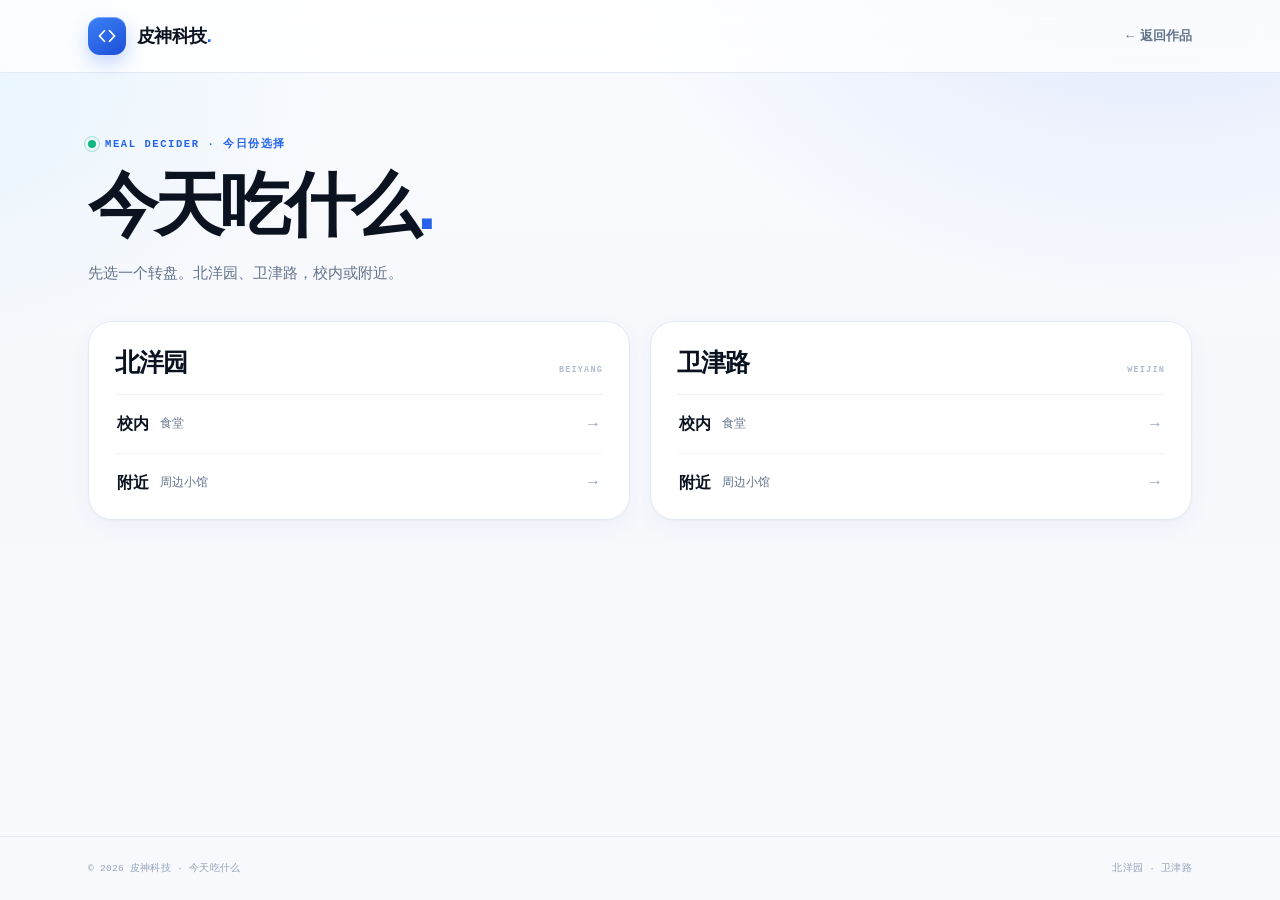
==== commit 907cfe71: "Add files via upload" ====
--- a/eat/index.html
+++ b/eat/index.html
@@ -3,41 +3,25 @@
 <head>
   <meta charset="UTF-8">
   <meta name="viewport" content="width=device-width, initial-scale=1.0">
-  <meta name="description" content="今天吃什么：皮神科技做的午饭转盘。从 50 道菜里随机抽 8 个，转一下，午餐就有答案。">
+  <meta name="description" content="今天吃什么：北洋园、卫津路，校内或附近，选一个转盘决定这一顿。">
   <meta name="author" content="皮神">
   <meta name="theme-color" content="#f6f8fc">
   <link rel="canonical" href="https://pishentech.cn/eat/">
   <meta property="og:type" content="website">
   <meta property="og:site_name" content="皮神科技">
   <meta property="og:title" content="今天吃什么 · 皮神科技">
-  <meta property="og:description" content="选择困难症不是病，转一下就好了。">
+  <meta property="og:description" content="北洋园、卫津路，校内或附近，选一个转盘决定这一顿。">
   <meta property="og:url" content="https://pishentech.cn/eat/">
   <title>今天吃什么 · 皮神科技</title>
 
   <link rel="icon" type="image/svg+xml" href="../assets/favicon.svg">
   <link rel="stylesheet" href="../css/style.css">
   <link rel="stylesheet" href="eat.css">
-
-  <script type="application/ld+json">
-  {
-    "@context": "https://schema.org",
-    "@type": "WebApplication",
-    "name": "今天吃什么",
-    "url": "https://pishentech.cn/eat/",
-    "description": "从 50 道菜里随机抽 8 个，转一下，午餐就有答案。",
-    "applicationCategory": "LifestyleApplication",
-    "operatingSystem": "Any",
-    "offers": { "@type": "Offer", "price": "0", "priceCurrency": "CNY" }
-  }
-  </script>
-
-  <script src="eat.js" defer></script>
 </head>
 
 <body class="eat-page">
   <a class="skip-link" href="#main">跳到主要内容</a>
 
-  <!-- ==================== 顶部 ==================== -->
   <header class="eat-header">
     <div class="container eat-header-inner">
       <a class="brand" href="../index.html#works" aria-label="返回皮神科技作品页">
@@ -48,187 +32,68 @@
         </span>
         <span class="brand-text">皮神科技<span class="brand-dot">.</span></span>
       </a>
-
-      <div class="eat-header-actions">
-        <span class="eat-header-chip">
-          <span class="pulse-dot" aria-hidden="true"></span>
-          纯前端运行 · 数据不上传
-        </span>
-        <a class="eat-back" href="../index.html#works">
-          <svg class="icon" viewBox="0 0 20 20" fill="none" aria-hidden="true">
-            <path d="M16 10H4m0 0 5-5m-5 5 5 5" stroke="currentColor" stroke-width="1.7" stroke-linecap="round" stroke-linejoin="round"/>
-          </svg>
-          返回作品
-        </a>
-      </div>
+      <a class="eat-back" href="../index.html#works">← 返回作品</a>
     </div>
   </header>
 
   <main id="main">
-    <!-- ==================== 标题 ==================== -->
-    <section class="eat-hero">
-      <div class="container eat-hero-grid">
-        <div class="eat-hero-copy">
-          <p class="eat-kicker">
-            <span class="pulse-dot" aria-hidden="true"></span>
-            LUNCH DECIDER · 今日份选择
-          </p>
-          <h1 class="eat-title">今天吃什么<span class="title-dot">.</span></h1>
-          <p class="eat-lead">
-            选择困难症不是病，转一下就好了。从 <strong data-pool-count>50</strong> 道菜里随机挑，
-            指针停在哪儿，<span class="eat-nowrap">今天就吃哪儿。</span>
-          </p>
-        </div>
-
-        <div class="eat-hero-side">
-          <div class="eat-facts" aria-label="转盘信息">
-            <div>
-              <strong data-pool-count>50</strong>
-              <span>道备选</span>
-            </div>
-            <i aria-hidden="true"></i>
-            <div>
-              <strong data-candidate-count>8</strong>
-              <span>个候选</span>
-            </div>
-            <i aria-hidden="true"></i>
-            <div>
-              <strong data-spin-count>00</strong>
-              <span>次翻牌</span>
-            </div>
-          </div>
-          <p class="eat-date">
-            <span data-clock>12:30</span>
-            ·
-            <span data-meal>午饭</span>时间
-            <span class="eat-date-sep">/</span>
-            <span data-today>10 月 25 日 星期日</span>
-          </p>
-        </div>
+    <section class="hub-hero">
+      <div class="container">
+        <p class="hub-kicker">
+          <span class="pulse-dot" aria-hidden="true"></span>
+          MEAL DECIDER · 今日份选择
+        </p>
+        <h1 class="hub-title">今天吃什么<span class="title-dot">.</span></h1>
+        <p class="hub-lead">先选一个转盘。北洋园、卫津路，校内或附近。</p>
       </div>
     </section>
 
-    <!-- ==================== 转盘 ==================== -->
-    <section class="container eat-app" aria-label="今天吃什么转盘">
-      <div class="eat-stage-card">
-        <div class="eat-card-head">
-          <div>
-            <span class="eat-step">01 / 今日转盘</span>
-            <p class="eat-card-sub"><span data-candidate-copy>随机抽 8 个</span>，指针说了算</p>
-          </div>
-          <button class="eat-shuffle" type="button" data-shuffle>
-            <svg class="icon" viewBox="0 0 20 20" fill="none" aria-hidden="true">
-              <path d="M4 5h2.4c1 0 1.9.5 2.5 1.3l2.2 3.4c.6.8 1.5 1.3 2.5 1.3H16M13.5 7.5 16 5l-2.5-2.5M4 15h2.4c1 0 1.9-.5 2.5-1.3l2.2-3.4c.6-.8 1.5-1.3 2.5-1.3H16M13.5 17.5 16 15l-2.5-2.5" stroke="currentColor" stroke-width="1.5" stroke-linecap="round" stroke-linejoin="round"/>
-            </svg>
-            <span data-shuffle-label>换一批</span>
-          </button>
+    <section class="container hub-grid" aria-label="选择转盘">
+      <section class="campus-card">
+        <div class="campus-head">
+          <h2>北洋园</h2>
+          <span>BEIYANG</span>
         </div>
+        <div class="campus-links">
+          <a class="campus-link" href="beiyang-campus/">
+            <span class="campus-link-main">校内</span>
+            <span class="campus-link-sub">食堂</span>
+            <span class="campus-link-arrow" aria-hidden="true">→</span>
+          </a>
+          <a class="campus-link" href="beiyang-nearby/">
+            <span class="campus-link-main">附近</span>
+            <span class="campus-link-sub">周边小馆</span>
+            <span class="campus-link-arrow" aria-hidden="true">→</span>
+          </a>
+        </div>
+      </section>
 
-        <div class="eat-wheel-stage" data-wheel-stage>
-          <span class="eat-wheel-halo" aria-hidden="true"></span>
-          <svg
-            class="eat-wheel"
-            viewBox="0 0 500 500"
-            role="img"
-            aria-label="今天吃什么的转盘。按下方按钮转动，指针停在哪个格子就吃哪道菜。"
-            data-wheel
-          ></svg>
-          <span class="eat-pointer" aria-hidden="true"></span>
-          <button class="eat-hub" type="button" data-spin aria-label="转动转盘">
-            <span class="eat-hub-main">转</span>
-            <span class="eat-hub-sub">LET FATE DECIDE</span>
-          </button>
+      <section class="campus-card">
+        <div class="campus-head">
+          <h2>卫津路</h2>
+          <span>WEIJIN</span>
         </div>
-
-        <button class="btn btn-primary eat-spin-btn" type="button" data-spin>
-          <svg class="icon" viewBox="0 0 20 20" fill="none" aria-hidden="true">
-            <rect x="3" y="3" width="14" height="14" rx="3.5" stroke="currentColor" stroke-width="1.6"/>
-            <circle cx="7.2" cy="7.2" r="1.15" fill="currentColor"/>
-            <circle cx="12.8" cy="12.8" r="1.15" fill="currentColor"/>
-            <circle cx="12.8" cy="7.2" r="1.15" fill="currentColor"/>
-            <circle cx="7.2" cy="12.8" r="1.15" fill="currentColor"/>
-          </svg>
-          <span data-spin-label>转一转，听天由命</span>
-        </button>
-
-        <p class="eat-hint">
-          指针停在哪个格，今天就是哪道菜。不满意可以再转，转盘不会生气。
-        </p>
-      </div>
-
-      <div class="eat-side">
-        <article class="eat-result" data-result aria-live="polite">
-          <div class="eat-result-empty">
-            <span class="eat-empty-mark" aria-hidden="true">?</span>
-            <h2>答案还在转盘里</h2>
-            <p>点一下转盘中间的「转」，或者按下面的按钮。</p>
-            <div class="eat-empty-steps" aria-hidden="true">
-              <span><b>01</b>选条件</span>
-              <span><b>02</b>转一转</span>
-              <span><b>03</b>就吃这个</span>
-            </div>
-          </div>
-        </article>
-
-        <aside class="eat-prefs" aria-label="筛选条件">
-          <div class="eat-card-head eat-prefs-head">
-            <div>
-              <span class="eat-step">02 / 缩小范围</span>
-              <p class="eat-card-sub">太纠结的话，先排除一些</p>
-            </div>
-            <span class="eat-pool-count"><strong data-pool-count>50</strong> 道可选</span>
-          </div>
-
-          <div class="eat-pref-row">
-            <span class="eat-pref-label">预算</span>
-            <div class="eat-chips" role="group" aria-label="预算">
-              <button class="eat-chip is-active" type="button" data-budget="0" aria-pressed="true">不限</button>
-              <button class="eat-chip" type="button" data-budget="20" aria-pressed="false">¥20 内</button>
-              <button class="eat-chip" type="button" data-budget="30" aria-pressed="false">¥30 内</button>
-              <button class="eat-chip" type="button" data-budget="50" aria-pressed="false">¥50 内</button>
-            </div>
-          </div>
-
-          <div class="eat-pref-row">
-            <span class="eat-pref-label">辣度</span>
-            <div class="eat-chips" role="group" aria-label="辣度">
-              <button class="eat-chip is-active" type="button" data-spice="any" aria-pressed="true">都行</button>
-              <button class="eat-chip" type="button" data-spice="0" aria-pressed="false">不辣</button>
-              <button class="eat-chip" type="button" data-spice="1" aria-pressed="false">微辣</button>
-              <button class="eat-chip" type="button" data-spice="2" aria-pressed="false">重辣</button>
-            </div>
-          </div>
-
-          <label class="eat-switch">
-            <input type="checkbox" data-avoid-history checked>
-            <span class="eat-switch-track" aria-hidden="true"></span>
-            <span>今天吃过的，先别出现</span>
-          </label>
-        </aside>
-      </div>
-    </section>
-
-    <!-- ==================== 记录 ==================== -->
-    <section class="container eat-history-section" aria-label="今日已定记录">
-      <div class="eat-history-card">
-        <div class="eat-history-head">
-          <span class="eat-step">03 / 今日已定</span>
-          <p>点过「就吃这个」的菜会记在这里，刷新页面也不会丢。</p>
+        <div class="campus-links">
+          <a class="campus-link" href="weijin-campus/">
+            <span class="campus-link-main">校内</span>
+            <span class="campus-link-sub">食堂</span>
+            <span class="campus-link-arrow" aria-hidden="true">→</span>
+          </a>
+          <a class="campus-link" href="weijin-nearby/">
+            <span class="campus-link-main">附近</span>
+            <span class="campus-link-sub">周边小馆</span>
+            <span class="campus-link-arrow" aria-hidden="true">→</span>
+          </a>
         </div>
-        <div class="eat-history-list" data-history></div>
-        <button class="eat-clear" type="button" data-clear-history>清空</button>
-      </div>
+      </section>
     </section>
   </main>
 
-  <!-- ==================== 页脚 ==================== -->
   <footer class="eat-footer">
     <div class="container eat-footer-inner">
-      <span>© <span data-year>2026</span> 皮神科技 · 今天吃什么</span>
-      <span>用一点点运气，解决一顿饭。</span>
+      <span>© 2026 皮神科技 · 今天吃什么</span>
+      <span>北洋园 · 卫津路</span>
     </div>
   </footer>
-
-  <div class="toast" role="status" aria-live="polite" data-toast></div>
 </body>
 </html>
--- a/eat/eat.css
+++ b/eat/eat.css
@@ -1,32 +1,27 @@
 /* ==========================================================================
-   eat.css —— 「今天吃什么」转盘页
+   eat.css —— 「今天吃什么」入口页 + 四个转盘
    --------------------------------------------------------------------------
-   外层导航和页脚仍然沿用整站的蓝色体系；
-   转盘和结果区加了一点暖色，像一张放在桌上的菜单。
+   页面结构：
+   - .hub-*      入口页：选择北洋园 / 卫津路、校内 / 附近
+   - .wheel-*    转盘页：转盘、指针、中心按钮
+   - .answer-*   结果卡片：只放菜名 + 简介
    ========================================================================== */
 
 /* ==================== 1. 页面外壳 ==================== */
 .eat-page {
+  display: flex;
   min-height: 100vh;
+  flex-direction: column;
   background: var(--bg);
 }
 
-/* 站点的 toast 只有 left:50%，手机上能用的宽度只有半屏，长一点就会换行 */
+.eat-page main {
+  flex: 1 0 auto;
+}
+
+/* 站点的 toast 只有 left:50%，手机上长一点会换行，这里让它按内容撑开 */
 .eat-page .toast {
   width: max-content;
-}
-
-/* 右下角一点点暖光，和转盘呼应 */
-.eat-page::after {
-  position: fixed;
-  right: 0;
-  bottom: 0;
-  z-index: -1;
-  width: min(760px, 70vw);
-  height: 420px;
-  pointer-events: none;
-  content: "";
-  background: radial-gradient(closest-side, rgba(251, 146, 60, .09), transparent 72%);
 }
 
 .eat-header {
@@ -47,36 +42,7 @@
   gap: 24px;
 }
 
-.eat-header-actions {
-  display: flex;
-  align-items: center;
-  gap: 18px;
-}
-
-.eat-header-chip {
-  display: inline-flex;
-  align-items: center;
-  gap: 8px;
-  padding: 7px 12px;
-  border: 1px solid var(--line);
-  border-radius: 999px;
-  background: rgba(255, 255, 255, .7);
-  color: var(--muted);
-  font-size: 11px;
-  font-weight: 600;
-  line-height: 1.2;
-  white-space: nowrap;
-}
-
-.eat-header-chip .pulse-dot {
-  width: 6px;
-  height: 6px;
-}
-
 .eat-back {
-  display: inline-flex;
-  align-items: center;
-  gap: 5px;
   color: var(--muted);
   font-size: 13px;
   font-weight: 600;
@@ -84,37 +50,32 @@
   transition: color .2s ease;
 }
 
-.eat-back .icon {
-  width: 15px;
-  height: 15px;
-  transition: transform .25s var(--ease);
-}
-
 .eat-back:hover {
   color: var(--blue-dark);
 }
 
-.eat-back:hover .icon {
-  transform: translateX(-3px);
-}
-
-/* ==================== 2. 标题 ==================== */
-.eat-hero {
+.eat-footer {
+  padding: 24px 0;
+  border-top: 1px solid var(--line);
+  color: var(--muted-2);
+  font-family: var(--font-mono);
+  font-size: 9.5px;
+  letter-spacing: .03em;
+}
+
+.eat-footer-inner {
+  display: flex;
+  align-items: center;
+  justify-content: space-between;
+  gap: 16px;
+}
+
+/* ==================== 2. 入口页 ==================== */
+.hub-hero {
   padding: 64px 0 34px;
 }
 
-.eat-hero-grid {
-  display: flex;
-  align-items: flex-end;
-  justify-content: space-between;
-  gap: 54px;
-}
-
-.eat-hero-copy {
-  min-width: 0;
-}
-
-.eat-kicker {
+.hub-kicker {
   display: flex;
   align-items: center;
   gap: 9px;
@@ -127,237 +88,245 @@
   line-height: 1.4;
 }
 
-.eat-title {
+.hub-title {
   margin: 0;
   color: var(--ink);
-  font-size: clamp(2.65rem, 5.2vw, 4rem);
+  font-size: clamp(2.8rem, 5.8vw, 4.35rem);
   font-weight: 800;
   letter-spacing: -.06em;
-  line-height: 1.08;
-}
-
-.eat-lead {
-  max-width: 600px;
-  margin: 19px 0 0;
+  line-height: 1.06;
+}
+
+.hub-lead {
+  max-width: 560px;
+  margin: 18px 0 0;
   color: var(--muted);
   font-size: 14.5px;
   line-height: 1.85;
 }
 
-.eat-lead strong {
+.hub-grid {
+  display: grid;
+  grid-template-columns: repeat(2, minmax(0, 1fr));
+  gap: 20px;
+  padding-bottom: 80px;
+}
+
+.campus-card {
+  padding: 26px 26px 20px;
+  border: 1px solid var(--line);
+  border-radius: 24px;
+  background: var(--surface);
+  box-shadow: var(--shadow-sm);
+}
+
+.campus-head {
+  display: flex;
+  align-items: flex-end;
+  justify-content: space-between;
+  gap: 16px;
+  padding-bottom: 16px;
+  border-bottom: 1px solid #f0f4fa;
+}
+
+.campus-head h2 {
+  margin: 0;
+  color: var(--ink);
+  font-size: 1.55rem;
+  font-weight: 800;
+  letter-spacing: -.04em;
+  line-height: 1.2;
+}
+
+.campus-head span {
+  color: #b0bdcf;
+  font-family: var(--font-mono);
+  font-size: 8.5px;
+  font-weight: 600;
+  letter-spacing: .14em;
+}
+
+.campus-links {
+  display: flex;
+  flex-direction: column;
+}
+
+.campus-link {
+  display: flex;
+  align-items: center;
+  gap: 12px;
+  padding: 16px 2px;
+  border-bottom: 1px solid #f2f6fb;
+  text-decoration: none;
+  transition: color .2s ease;
+}
+
+.campus-link:last-child {
+  padding-bottom: 4px;
+  border-bottom: 0;
+}
+
+.campus-link-main {
+  color: var(--ink);
+  font-size: 16px;
+  font-weight: 700;
+  letter-spacing: -.02em;
+  transition: color .2s ease;
+}
+
+.campus-link-sub {
+  color: var(--muted);
+  font-size: 12px;
+}
+
+.campus-link-arrow {
+  margin-left: auto;
+  color: var(--muted-2);
+  font-size: 16px;
+  line-height: 1;
+  transition: color .2s ease, transform .25s var(--ease);
+}
+
+.campus-link:hover .campus-link-main {
   color: var(--blue-dark);
-  font-family: var(--font-mono);
-  font-size: 15px;
-}
-
-.eat-nowrap {
-  white-space: nowrap;
-}
-
-.eat-hero-side {
-  width: 348px;
-  flex: none;
-  padding-bottom: 5px;
-}
-
-.eat-facts {
-  display: flex;
+}
+
+.campus-link:hover .campus-link-arrow {
+  color: var(--blue);
+  transform: translateX(4px);
+}
+
+/* ==================== 3. 转盘页：标题和切换 ==================== */
+.wheel-hero {
+  padding: 38px 0 22px;
+}
+
+.wheel-crumb {
+  display: inline-flex;
   align-items: center;
-  gap: 19px;
-}
-
-.eat-facts div {
-  display: flex;
-  flex-direction: column;
-  gap: 1px;
-}
-
-.eat-facts strong {
+  gap: 3px;
+  color: var(--muted);
+  font-size: 11.5px;
+  font-weight: 600;
+  text-decoration: none;
+  transition: color .2s ease;
+}
+
+.wheel-crumb:hover {
   color: var(--blue-dark);
-  font-family: var(--font-mono);
-  font-size: 27px;
-  font-weight: 700;
-  letter-spacing: -.05em;
-  line-height: 1.15;
-}
-
-.eat-facts span {
+}
+
+.wheel-title {
+  margin: 14px 0 0;
+  color: var(--ink);
+  font-size: clamp(2.3rem, 4.4vw, 3.4rem);
+  font-weight: 800;
+  letter-spacing: -.055em;
+  line-height: 1.12;
+}
+
+.wheel-lead {
+  margin: 10px 0 0;
   color: var(--muted);
-  font-size: 10px;
-  letter-spacing: .08em;
-  line-height: 1.4;
-}
-
-.eat-facts i {
-  width: 1px;
-  height: 28px;
-  background: var(--line);
-}
-
-.eat-date {
-  display: flex;
-  align-items: center;
+  font-size: 14px;
+  line-height: 1.8;
+}
+
+.wheel-nav {
+  display: flex;
   flex-wrap: wrap;
   gap: 6px;
-  margin: 15px 0 0;
-  color: var(--muted-2);
-  font-family: var(--font-mono);
-  font-size: 9.5px;
-  letter-spacing: .04em;
-  line-height: 1.6;
-}
-
-.eat-date-sep {
-  color: #cbd5e1;
-}
-
-/* ==================== 3. 主面板 ==================== */
-.eat-app {
+  margin-top: 22px;
+}
+
+.wheel-nav a {
+  padding: 7px 12px;
+  border: 1px solid var(--line);
+  border-radius: 999px;
+  background: rgba(255, 255, 255, .72);
+  color: var(--muted);
+  font-size: 11.5px;
+  font-weight: 600;
+  line-height: 1.4;
+  text-decoration: none;
+  transition: color .2s ease, background .2s ease, border-color .2s ease, box-shadow .2s ease;
+}
+
+.wheel-nav a:hover {
+  border-color: #c4d5f4;
+  background: #fff;
+  color: var(--blue-dark);
+}
+
+.wheel-nav a[aria-current="page"] {
+  border-color: var(--blue);
+  background: var(--blue);
+  box-shadow: 0 6px 14px rgba(37, 99, 235, .18);
+  color: #fff;
+}
+
+/* ==================== 4. 转盘 ==================== */
+.wheel-app {
   display: grid;
-  grid-template-columns: minmax(0, 1.38fr) minmax(360px, .82fr);
-  align-items: stretch;
-  gap: 22px;
-}
-
-/* ---------- 转盘卡片 ---------- */
-.eat-stage-card {
-  position: relative;
-  display: flex;
-  min-width: 0;
-  flex-direction: column;
-  overflow: hidden;
-  padding: 26px 28px 22px;
-  border: 1px solid #f0ddca;
+  grid-template-columns: minmax(0, 1.3fr) minmax(330px, .7fr);
+  align-items: center;
+  gap: 24px;
+  padding-bottom: 64px;
+}
+
+.wheel-card {
+  width: 100%;
+  max-width: 660px;
+  justify-self: center;
+  padding: 24px 24px 14px;
+  border: 1px solid #f0e3d5;
   border-radius: 28px;
-  background:
-    radial-gradient(560px 300px at 50% -4%, rgba(251, 191, 36, .16), transparent 68%),
-    linear-gradient(180deg, #fffdf8 0%, #fff8ee 55%, #fff3e4 100%);
-  box-shadow: 0 30px 60px -34px rgba(168, 90, 42, .35), 0 2px 8px rgba(63, 42, 29, .03);
-}
-
-.eat-stage-card::before {
-  position: absolute;
-  inset: 0;
-  pointer-events: none;
-  content: "";
-  background-image: radial-gradient(rgba(176, 141, 114, .22) 1px, transparent 1px);
-  background-size: 17px 17px;
-  opacity: .42;
-  -webkit-mask-image: radial-gradient(430px 280px at 88% 0%, #000 0%, transparent 72%);
-  mask-image: radial-gradient(430px 280px at 88% 0%, #000 0%, transparent 72%);
-}
-
-.eat-stage-card > * {
-  position: relative;
-  z-index: 1;
-}
-
-.eat-card-head {
-  display: flex;
-  align-items: flex-start;
-  justify-content: space-between;
-  gap: 18px;
-}
-
-.eat-step {
-  display: block;
-  color: #a9805f;
-  font-family: var(--font-mono);
-  font-size: 9.5px;
-  font-weight: 700;
-  letter-spacing: .16em;
-  line-height: 1.4;
-  text-transform: uppercase;
-}
-
-.eat-card-sub {
-  margin: 5px 0 0;
-  color: #9b7b63;
-  font-size: 11.5px;
-  line-height: 1.5;
-}
-
-.eat-shuffle {
-  display: inline-flex;
-  align-items: center;
-  gap: 6px;
-  flex: none;
-  padding: 8px 12px;
-  border: 1px solid #eedcc8;
-  border-radius: 999px;
-  background: rgba(255, 255, 255, .74);
-  color: #8a6242;
-  font-size: 11.5px;
-  font-weight: 650;
-  line-height: 1.2;
-  cursor: pointer;
-  transition: background .2s ease, border-color .2s ease, color .2s ease, transform .25s var(--ease);
-}
-
-.eat-shuffle .icon {
-  width: 13px;
-  height: 13px;
-}
-
-.eat-shuffle:hover {
-  border-color: #e2c6a9;
-  background: #fff;
-  color: #5e3d22;
-  transform: translateY(-1px);
-}
-
-.eat-shuffle:disabled {
-  opacity: .5;
-  cursor: not-allowed;
-  transform: none;
-}
-
-/* ---------- 转盘本体 ---------- */
-.eat-wheel-stage {
+  background: #fffaf3;
+  box-shadow: var(--shadow-sm);
+}
+
+.wheel-stage {
   position: relative;
   display: grid;
-  width: min(100%, 468px);
+  width: min(100%, 480px);
   aspect-ratio: 1 / 1;
-  margin: 4px auto 8px;
+  margin: 0 auto;
   place-items: center;
 }
 
-.eat-wheel-halo {
-  position: absolute;
-  inset: 5.2%;
-  border-radius: 50%;
-  background: radial-gradient(circle at 34% 26%, #fff 0%, #fffaf1 58%, #fff4e5 100%);
-  box-shadow:
-    0 22px 46px rgba(168, 90, 42, .12),
-    inset 0 0 0 1px rgba(255, 255, 255, .9),
-    inset 0 0 60px rgba(251, 191, 36, .07);
-}
-
-.eat-wheel {
-  position: relative;
-  z-index: 1;
+.wheel {
   display: block;
   width: 100%;
   height: auto;
-  filter: drop-shadow(0 18px 30px rgba(143, 75, 34, .17));
-  transition: opacity .18s ease;
-}
-
-.eat-wheel-rotor {
+  filter: drop-shadow(0 14px 26px rgba(143, 75, 34, .12));
+  transition: opacity .15s ease;
+}
+
+.wheel.is-refreshing {
+  opacity: 0;
+}
+
+.wheel-rotor {
   transform-box: view-box;
   transform-origin: 50% 50%;
-  transition: transform 4.6s cubic-bezier(.12, .82, .1, 1);
+  transition: transform 4.2s cubic-bezier(.12, .82, .1, 1);
   will-change: transform;
 }
 
-.eat-wheel.is-refreshing {
-  opacity: 0;
-}
-
-.eat-wheel-label {
+.wheel-sector {
+  stroke: #fffaf3;
+  stroke-width: 2.5;
+  stroke-linejoin: round;
+}
+
+.wheel-sector.is-winner {
+  stroke: #382216;
+  stroke-width: 4;
+}
+
+.wheel-label {
   fill: #3f2a1d;
   font-family: var(--font-sans);
-  font-size: 17px;
   font-weight: 700;
   letter-spacing: -.015em;
   pointer-events: none;
@@ -365,720 +334,111 @@
   transition: opacity .18s ease;
 }
 
-.eat-wheel.is-labels-hidden .eat-wheel-label {
+.wheel.is-labels-hidden .wheel-label {
   opacity: 0;
 }
 
-.eat-wheel-sector {
-  stroke: #fffaf2;
-  stroke-width: 2.5;
-  stroke-linejoin: round;
-  transition: stroke-width .25s ease, opacity .25s ease;
-}
-
-.eat-wheel-sector.is-winner {
-  stroke: #382216;
-  stroke-width: 4;
-}
-
-.eat-wheel-highlight {
+.wheel-label.is-winner {
+  font-weight: 800;
+}
+
+.wheel-highlight {
   pointer-events: none;
 }
 
-.eat-wheel-label.is-winner {
-  font-weight: 800;
-}
-
-.eat-pointer {
+.wheel-pointer {
   position: absolute;
-  top: 5px;
+  top: 8px;
   left: 50%;
   z-index: 4;
-  width: 30px;
-  height: 43px;
+  width: 28px;
+  height: 40px;
   background: linear-gradient(180deg, #4b2f1d 0%, #2a180d 100%);
   clip-path: polygon(50% 100%, 0 0, 100% 0);
-  filter: drop-shadow(0 7px 9px rgba(56, 34, 22, .28));
+  filter: drop-shadow(0 6px 8px rgba(56, 34, 22, .25));
   transform: translateX(-50%);
   transform-origin: 50% 0;
 }
 
-.eat-wheel-stage.is-spinning .eat-pointer {
-  animation: eat-tick .16s ease-in-out infinite;
-}
-
-@keyframes eat-tick {
+.wheel-stage.is-spinning .wheel-pointer {
+  animation: wheel-tick .16s ease-in-out infinite;
+}
+
+@keyframes wheel-tick {
   0%, 100% { transform: translateX(-50%) rotate(0deg); }
   35% { transform: translateX(-50%) rotate(-5deg); }
   70% { transform: translateX(-50%) rotate(2deg); }
 }
 
-.eat-hub {
+.wheel-hub {
   position: absolute;
   top: 50%;
   left: 50%;
   z-index: 5;
-  display: flex;
-  width: 108px;
-  height: 108px;
-  flex-direction: column;
-  align-items: center;
-  justify-content: center;
+  display: grid;
+  width: 96px;
+  height: 96px;
   padding: 0;
-  border: 1px solid #f2e1cd;
+  place-items: center;
+  border: 1px solid #f0e3d5;
   border-radius: 50%;
-  background: radial-gradient(circle at 35% 28%, #ffffff 0%, #fffaf2 72%);
-  box-shadow:
-    0 14px 30px rgba(143, 75, 34, .20),
-    inset 0 1px 0 #fff;
+  background: radial-gradient(circle at 35% 28%, #ffffff 0%, #fffaf3 74%);
+  box-shadow: 0 12px 26px rgba(143, 75, 34, .18), inset 0 1px 0 #fff;
   color: #382216;
   cursor: pointer;
   transform: translate(-50%, -50%);
   transition: transform .3s var(--ease), box-shadow .3s var(--ease);
 }
 
-.eat-hub::after {
-  position: absolute;
-  inset: -9px;
-  border: 1px dashed rgba(160, 111, 76, .34);
-  border-radius: 50%;
-  content: "";
-  animation: eat-orbit 22s linear infinite;
-}
-
-@keyframes eat-orbit {
-  to { transform: rotate(360deg); }
-}
-
-.eat-hub:hover {
-  box-shadow:
-    0 20px 38px rgba(143, 75, 34, .25),
-    inset 0 1px 0 #fff;
-  transform: translate(-50%, -50%) scale(1.045);
-}
-
-.eat-hub:disabled {
-  cursor: wait;
-  opacity: .72;
+.wheel-hub:hover {
+  box-shadow: 0 18px 34px rgba(143, 75, 34, .24), inset 0 1px 0 #fff;
+  transform: translate(-50%, -50%) scale(1.04);
+}
+
+.wheel-hub:disabled {
+  cursor: not-allowed;
+  opacity: .58;
   transform: translate(-50%, -50%);
 }
 
-.eat-hub-main {
-  font-size: 27px;
+.wheel-hub-text {
+  font-size: 28px;
   font-weight: 800;
   letter-spacing: -.04em;
   line-height: 1;
 }
 
-.eat-hub-sub {
-  margin-top: 5px;
-  color: #b08d72;
-  font-family: var(--font-mono);
-  font-size: 6.5px;
-  font-weight: 700;
-  letter-spacing: .15em;
-  line-height: 1;
-}
-
-.eat-wheel-stage.is-spinning .eat-hub-main {
-  animation: eat-hub-pulse .7s ease-in-out infinite;
-}
-
-@keyframes eat-hub-pulse {
+.wheel-stage.is-spinning .wheel-hub-text {
+  animation: wheel-hub-pulse .8s ease-in-out infinite;
+}
+
+@keyframes wheel-hub-pulse {
   0%, 100% { opacity: 1; }
   50% { opacity: .45; }
 }
 
-.eat-spin-btn {
-  width: 100%;
-  margin-top: 2px;
-  padding: 14px 22px;
-  font-size: 14px;
-}
-
-.eat-spin-btn .icon {
-  width: 17px;
-  height: 17px;
-}
-
-.eat-spin-btn:disabled {
-  opacity: .72;
-  cursor: wait;
-  transform: none;
-}
-
-.eat-hint {
-  margin: 10px 0 0;
+.wheel-foot {
+  display: flex;
+  align-items: center;
+  justify-content: space-between;
+  gap: 14px;
+  padding: 10px 4px 2px;
+}
+
+.wheel-hint {
   color: #a5886f;
   font-size: 10.5px;
   line-height: 1.6;
-  text-align: center;
-}
-
-/* ==================== 4. 结果卡片 ==================== */
-.eat-side {
-  display: flex;
-  min-width: 0;
-  flex-direction: column;
-  gap: 18px;
-}
-
-.eat-result {
-  position: relative;
-  display: flex;
-  min-height: 340px;
-  flex: 1;
-  flex-direction: column;
-  overflow: hidden;
-  padding: 24px 26px 22px;
-  border: 1px solid var(--line);
-  border-radius: 24px;
-  background: var(--surface);
-  box-shadow: var(--shadow-sm);
-  transition: border-color .3s ease, box-shadow .3s ease;
-}
-
-.eat-result::before {
-  position: absolute;
-  top: 0;
-  right: 0;
-  left: 0;
-  height: 3px;
-  content: "";
-  background: linear-gradient(90deg, #fb923c 0%, #fbbf24 42%, #34d399 100%);
-  opacity: .9;
-}
-
-.eat-result.is-decided {
-  border-color: rgba(251, 146, 60, .55);
-  box-shadow: 0 18px 40px -22px rgba(234, 88, 12, .28), var(--shadow-sm);
-}
-
-.eat-result-empty,
-.eat-result-loading {
-  display: flex;
-  flex: 1;
-  flex-direction: column;
-  align-items: center;
-  justify-content: center;
-  padding: 18px 8px 6px;
-  text-align: center;
-}
-
-.eat-empty-mark {
-  display: grid;
-  width: 76px;
-  height: 76px;
-  margin-bottom: 20px;
-  place-items: center;
-  border: 1.5px dashed #d9c6b2;
-  border-radius: 50%;
-  background: radial-gradient(circle at 35% 30%, #fff, #fff8ef);
-  color: #c9a98d;
-  font-family: var(--font-mono);
-  font-size: 30px;
+}
+
+.wheel-shuffle {
+  flex: none;
+  padding: 2px 0;
+  border: 0;
+  background: none;
+  color: #8a6242;
+  font-size: 10.5px;
   font-weight: 600;
-  line-height: 1;
-}
-
-.eat-result-empty h2,
-.eat-result-loading h2 {
-  margin: 0 0 8px;
-  color: var(--ink);
-  font-size: 20px;
-  font-weight: 750;
-  letter-spacing: -.03em;
-  line-height: 1.3;
-}
-
-.eat-result-empty p,
-.eat-result-loading p {
-  max-width: 260px;
-  margin: 0;
-  color: var(--muted);
-  font-size: 12.5px;
-  line-height: 1.75;
-}
-
-.eat-empty-steps {
-  display: flex;
-  width: 100%;
-  margin-top: 26px;
-  padding-top: 14px;
-  border-top: 1px dashed #eef2f8;
-}
-
-.eat-empty-steps span {
-  position: relative;
-  flex: 1;
-  color: #a8b5c7;
-  font-family: var(--font-mono);
-  font-size: 8px;
-  letter-spacing: .04em;
-  line-height: 1.5;
-  text-align: center;
-}
-
-.eat-empty-steps span + span::before {
-  position: absolute;
-  top: 50%;
-  left: 0;
-  width: 1px;
-  height: 14px;
-  background: #eef2f8;
-  content: "";
-  transform: translateY(-50%);
-}
-
-.eat-empty-steps b {
-  display: block;
-  margin-bottom: 2px;
-  color: #c4a88f;
-  font-size: 9px;
-  font-weight: 700;
-}
-
-.eat-loading-plate {
-  position: relative;
-  display: grid;
-  width: 74px;
-  height: 74px;
-  margin-bottom: 20px;
-  place-items: center;
-  border: 1.5px dashed #e6c9ad;
-  border-radius: 50%;
-  background: #fffaf3;
-}
-
-.eat-loading-plate::before {
-  width: 38px;
-  height: 38px;
-  border: 2px solid #f6e2cc;
-  border-top-color: #f97316;
-  border-radius: 50%;
-  content: "";
-  animation: eat-spin .9s linear infinite;
-}
-
-.eat-loading-plate::after {
-  position: absolute;
-  width: 5px;
-  height: 5px;
-  border-radius: 50%;
-  background: #fbbf24;
-  content: "";
-}
-
-@keyframes eat-spin {
-  to { transform: rotate(360deg); }
-}
-
-/* ---------- 抽中结果 ---------- */
-.eat-result-kicker {
-  display: flex;
-  align-items: center;
-  justify-content: space-between;
-  gap: 10px;
-  margin: 0 0 18px;
-  color: #ea580c;
-  font-family: var(--font-mono);
-  font-size: 9px;
-  font-weight: 700;
-  letter-spacing: .16em;
-  line-height: 1.4;
-}
-
-.eat-result-count {
-  flex: none;
-  padding: 4px 8px;
-  border-radius: 999px;
-  background: #fff4e8;
-  color: #c2410c;
-  font-size: 8.5px;
-  font-weight: 600;
-  letter-spacing: .04em;
-}
-
-.eat-result-main {
-  display: flex;
-  align-items: center;
-  gap: 13px;
-  min-width: 0;
-}
-
-.eat-result-cat {
-  display: grid;
-  width: 52px;
-  height: 52px;
-  flex: none;
-  place-items: center;
-  border: 1px solid #f6e2cd;
-  border-radius: 16px;
-  background: linear-gradient(145deg, #fff4e6, #ffe8cf);
-  color: #b45309;
-  font-size: 20px;
-  font-weight: 800;
-  line-height: 1;
-}
-
-.eat-result-headline {
-  min-width: 0;
-}
-
-.eat-result-name {
-  overflow-wrap: anywhere;
-  margin: 0;
-  color: var(--ink);
-  font-size: clamp(1.6rem, 2.4vw, 2rem);
-  font-weight: 800;
-  letter-spacing: -.05em;
-  line-height: 1.18;
-}
-
-.eat-result-sub {
-  margin: 5px 0 0;
-  color: var(--muted);
-  font-family: var(--font-mono);
-  font-size: 9px;
-  letter-spacing: .03em;
-  line-height: 1.4;
-}
-
-.eat-result-price {
-  margin-left: auto;
-  flex: none;
-  color: #ea580c;
-  font-family: var(--font-mono);
-  font-size: 19px;
-  font-weight: 700;
-  letter-spacing: -.03em;
-}
-
-.eat-result-note {
-  margin: 17px 0 0;
-  color: var(--ink-2);
-  font-size: 13px;
-  line-height: 1.8;
-}
-
-.eat-result-tags {
-  display: flex;
-  flex-wrap: wrap;
-  gap: 5px;
-  padding: 0;
-  margin: 14px 0 0;
-  list-style: none;
-}
-
-.eat-result-tags li {
-  padding: 4px 8px;
-  border: 1px solid #f3e6d8;
-  border-radius: 6px;
-  background: #fff8f0;
-  color: #9a6b46;
-  font-size: 10px;
-  line-height: 1.4;
-}
-
-.eat-result-aside {
-  margin: auto 0 0;
-  padding-top: 18px;
-  color: #a9b5c5;
-  font-family: var(--font-mono);
-  font-size: 9px;
-  letter-spacing: .03em;
-  line-height: 1.6;
-}
-
-.eat-result-actions {
-  display: flex;
-  align-items: center;
-  gap: 9px;
-  margin-top: 7px;
-  padding-top: 10px;
-}
-
-.eat-result-actions .btn {
-  flex: 1;
-  padding: 11px 16px;
-  font-size: 13px;
-}
-
-.eat-result-actions .btn:disabled {
-  opacity: .78;
-  cursor: default;
-  transform: none;
-}
-
-.eat-again {
-  flex: none;
-  padding: 10px 3px;
-  border: 0;
-  background: transparent;
-  color: var(--muted);
-  font-size: 11.5px;
-  font-weight: 600;
-  line-height: 1.2;
-  text-decoration: underline;
-  text-decoration-thickness: 1px;
-  text-underline-offset: 3px;
-  cursor: pointer;
-  transition: color .2s ease;
-}
-
-.eat-again:hover {
-  color: var(--blue-dark);
-}
-
-.eat-confetti {
-  position: absolute;
-  inset: 0;
-  z-index: 6;
-  overflow: hidden;
-  pointer-events: none;
-}
-
-.eat-confetti i {
-  position: absolute;
-  display: block;
-  width: 7px;
-  height: 10px;
-  border-radius: 2px;
-}
-
-/* ==================== 5. 筛选卡片 ==================== */
-.eat-prefs {
-  padding: 21px 24px 19px;
-  border: 1px solid var(--line);
-  border-radius: 24px;
-  background: var(--surface);
-  box-shadow: var(--shadow-sm);
-}
-
-.eat-prefs-head {
-  align-items: center;
-}
-
-.eat-pool-count {
-  flex: none;
-  color: #a9805f;
-  font-family: var(--font-mono);
-  font-size: 9.5px;
-  letter-spacing: .02em;
-  white-space: nowrap;
-}
-
-.eat-pool-count strong {
-  color: #b45309;
-  font-size: 13px;
-  font-weight: 700;
-}
-
-.eat-pref-row {
-  display: flex;
-  align-items: flex-start;
-  gap: 12px;
-  margin-top: 15px;
-  padding-top: 15px;
-  border-top: 1px dashed #eef2f8;
-}
-
-.eat-prefs-head + .eat-pref-row {
-  margin-top: 18px;
-}
-
-.eat-pref-label {
-  width: 32px;
-  flex: none;
-  padding-top: 7px;
-  color: var(--ink-2);
-  font-size: 11.5px;
-  font-weight: 700;
-  line-height: 1.2;
-}
-
-.eat-chips {
-  display: flex;
-  flex-wrap: wrap;
-  gap: 6px;
-}
-
-.eat-chip {
-  padding: 6px 10px;
-  border: 1px solid var(--line);
-  border-radius: 999px;
-  background: #fff;
-  color: var(--muted);
-  font-size: 11px;
-  font-weight: 600;
-  line-height: 1.4;
-  cursor: pointer;
-  transition: border-color .2s ease, background .2s ease, color .2s ease, box-shadow .2s ease, transform .2s var(--ease);
-}
-
-.eat-chip:hover {
-  border-color: #d8c2ad;
-  color: #8a5a34;
-  transform: translateY(-1px);
-}
-
-.eat-chip.is-active {
-  border-color: #382216;
-  background: #382216;
-  box-shadow: 0 6px 14px rgba(56, 34, 22, .16);
-  color: #fff;
-}
-
-.eat-chip:disabled {
-  opacity: .5;
-  cursor: not-allowed;
-  transform: none;
-}
-
-.eat-switch {
-  display: flex;
-  align-items: center;
-  gap: 10px;
-  margin-top: 16px;
-  padding-top: 16px;
-  border-top: 1px dashed #eef2f8;
-  color: var(--muted);
-  font-size: 11.5px;
-  line-height: 1.5;
-  cursor: pointer;
-  user-select: none;
-}
-
-.eat-switch input {
-  position: absolute;
-  width: 1px;
-  height: 1px;
-  opacity: 0;
-  pointer-events: none;
-}
-
-.eat-switch-track {
-  position: relative;
-  width: 34px;
-  height: 19px;
-  flex: none;
-  border-radius: 999px;
-  background: #e2e8f0;
-  transition: background .2s ease;
-}
-
-.eat-switch-track::after {
-  position: absolute;
-  top: 3px;
-  left: 3px;
-  width: 13px;
-  height: 13px;
-  border-radius: 50%;
-  background: #fff;
-  box-shadow: 0 1px 3px rgba(15, 23, 42, .2);
-  content: "";
-  transition: transform .22s var(--ease);
-}
-
-.eat-switch input:checked + .eat-switch-track {
-  background: #382216;
-}
-
-.eat-switch input:checked + .eat-switch-track::after {
-  transform: translateX(15px);
-}
-
-.eat-switch input:focus-visible + .eat-switch-track {
-  outline: 3px solid rgba(37, 99, 235, .38);
-  outline-offset: 3px;
-}
-
-.eat-switch input:disabled + .eat-switch-track {
-  opacity: .55;
-}
-
-/* ==================== 6. 今日记录 ==================== */
-.eat-history-section {
-  margin-top: 22px;
-}
-
-.eat-history-card {
-  display: flex;
-  align-items: center;
-  gap: 22px;
-  padding: 18px 24px;
-  border: 1px dashed var(--line-strong);
-  border-radius: 18px;
-  background: rgba(255, 255, 255, .55);
-}
-
-.eat-history-head {
-  width: 150px;
-  flex: none;
-}
-
-.eat-history-head .eat-step {
-  color: var(--blue);
-}
-
-.eat-history-head p {
-  margin: 5px 0 0;
-  color: var(--muted-2);
-  font-size: 10.5px;
-  line-height: 1.55;
-}
-
-.eat-history-list {
-  display: flex;
-  min-width: 0;
-  flex: 1;
-  flex-wrap: wrap;
-  gap: 6px;
-}
-
-.eat-history-empty {
-  color: var(--muted-2);
-  font-size: 11.5px;
-  line-height: 1.6;
-}
-
-.eat-history-item {
-  display: inline-flex;
-  align-items: baseline;
-  gap: 7px;
-  padding: 5px 9px;
-  border: 1px solid var(--line);
-  border-radius: 999px;
-  background: #fff;
-  color: var(--ink-2);
-  font-size: 11.5px;
-  line-height: 1.4;
-  animation: eat-history-in .35s var(--ease) both;
-}
-
-@keyframes eat-history-in {
-  from { opacity: 0; transform: translateY(4px); }
-  to { opacity: 1; transform: translateY(0); }
-}
-
-.eat-history-item time {
-  color: var(--muted-2);
-  font-family: var(--font-mono);
-  font-size: 8.5px;
-}
-
-.eat-history-cat {
-  color: #b08d72;
-  font-size: 9px;
-}
-
-.eat-clear {
-  flex: none;
-  padding: 4px 0;
-  border: 0;
-  background: transparent;
-  color: var(--muted-2);
-  font-size: 10.5px;
   line-height: 1.4;
   text-decoration: underline;
   text-decoration-thickness: 1px;
@@ -1087,379 +447,361 @@
   transition: color .2s ease;
 }
 
-.eat-clear:hover {
-  color: #ef4444;
-}
-
-.eat-clear:disabled {
+.wheel-shuffle:hover {
+  color: #5e3d22;
+}
+
+.wheel-shuffle:disabled {
   opacity: .4;
   cursor: not-allowed;
 }
 
-/* ==================== 7. 页脚 ==================== */
-.eat-footer {
-  margin-top: 68px;
-  padding: 24px 0;
-  border-top: 1px solid var(--line);
-  color: var(--muted-2);
+/* ==================== 5. 结果卡片 ==================== */
+.answer-card {
+  display: flex;
+  width: 100%;
+  max-width: 380px;
+  min-height: 300px;
+  flex-direction: column;
+  justify-content: center;
+  justify-self: center;
+  padding: 28px;
+  border: 1px solid var(--line);
+  border-radius: 24px;
+  background: var(--surface);
+  box-shadow: var(--shadow-sm);
+}
+
+.answer-empty {
+  text-align: center;
+}
+
+.answer-mark {
+  display: grid;
+  width: 62px;
+  height: 62px;
+  margin: 0 auto 18px;
+  place-items: center;
+  border: 1.5px dashed #d9c6b2;
+  border-radius: 50%;
+  background: #fffaf3;
+  color: #c9a98d;
   font-family: var(--font-mono);
-  font-size: 9.5px;
-  letter-spacing: .03em;
-}
-
-.eat-footer-inner {
-  display: flex;
+  font-size: 26px;
+  font-weight: 600;
+  line-height: 1;
+}
+
+.answer-empty h2,
+.answer-loading h2 {
+  margin: 0 0 8px;
+  color: var(--ink);
+  font-size: 18px;
+  font-weight: 750;
+  letter-spacing: -.03em;
+  line-height: 1.35;
+}
+
+.answer-empty p,
+.answer-loading p {
+  max-width: 260px;
+  margin: 0 auto;
+  color: var(--muted);
+  font-size: 12.5px;
+  line-height: 1.8;
+}
+
+.answer-loading {
+  display: flex;
+  flex-direction: column;
   align-items: center;
+  text-align: center;
+}
+
+.answer-spinner {
+  position: relative;
+  display: grid;
+  width: 58px;
+  height: 58px;
+  margin-bottom: 18px;
+  place-items: center;
+  border: 1.5px dashed #e6c9ad;
+  border-radius: 50%;
+  background: #fffaf3;
+}
+
+.answer-spinner::before {
+  width: 28px;
+  height: 28px;
+  border: 2px solid #f6e2cc;
+  border-top-color: #f97316;
+  border-radius: 50%;
+  content: "";
+  animation: answer-spin .9s linear infinite;
+}
+
+@keyframes answer-spin {
+  to { transform: rotate(360deg); }
+}
+
+.answer-head {
+  display: flex;
+  align-items: baseline;
   justify-content: space-between;
-  gap: 16px;
-}
-
-/* ==================== 8. 平板 ==================== */
-@media (max-width: 1020px) {
-  .eat-app {
-    grid-template-columns: minmax(0, 1.25fr) minmax(340px, .75fr);
-  }
-
-  .eat-hero-side {
-    width: 320px;
-  }
-}
-
-@media (max-width: 920px) {
-  .eat-hero {
-    padding-top: 50px;
-  }
-
-  .eat-hero-grid {
-    flex-direction: column;
-    align-items: flex-start;
-    gap: 28px;
-  }
-
-  .eat-hero-side {
-    display: flex;
-    width: 100%;
-    align-items: center;
-    justify-content: space-between;
-    gap: 24px;
-    padding-bottom: 0;
-  }
-
-  .eat-date {
-    margin-top: 0;
-  }
-
-  .eat-app {
+  gap: 14px;
+}
+
+.answer-name {
+  overflow-wrap: anywhere;
+  flex: 1;
+  min-width: 0;
+  margin: 0;
+  color: var(--ink);
+  font-size: clamp(1.8rem, 2.6vw, 2.3rem);
+  font-weight: 800;
+  letter-spacing: -.05em;
+  line-height: 1.2;
+}
+
+.answer-price {
+  flex: none;
+  color: #c2410c;
+  font-family: var(--font-mono);
+  font-size: 17px;
+  font-weight: 700;
+  letter-spacing: -.03em;
+  line-height: 1.2;
+  white-space: nowrap;
+}
+
+.answer-note {
+  margin: 14px 0 0;
+  color: var(--muted);
+  font-size: 13.5px;
+  line-height: 1.9;
+}
+
+.answer-actions {
+  display: flex;
+  align-items: center;
+  gap: 10px;
+  margin-top: 26px;
+}
+
+.answer-actions .btn {
+  padding: 11px 18px;
+  font-size: 13px;
+}
+
+.answer-actions .btn:disabled {
+  opacity: .6;
+  cursor: default;
+  transform: none;
+}
+
+.answer-again {
+  padding: 8px 2px;
+  border: 0;
+  background: none;
+  color: var(--muted);
+  font-size: 11.5px;
+  font-weight: 600;
+  line-height: 1.3;
+  text-decoration: underline;
+  text-decoration-thickness: 1px;
+  text-underline-offset: 3px;
+  cursor: pointer;
+  transition: color .2s ease;
+}
+
+.answer-again:hover {
+  color: var(--blue-dark);
+}
+
+/* ==================== 6. 平板 ==================== */
+@media (max-width: 980px) {
+  .wheel-app {
     grid-template-columns: minmax(0, 1fr);
-  }
-
-  .eat-wheel-stage {
-    width: min(100%, 450px);
-  }
-
-  .eat-result {
-    min-height: 340px;
-  }
-
-  .eat-history-card {
-    flex-wrap: wrap;
-  }
-
-  .eat-history-head {
-    width: 100%;
-  }
-
-  .eat-history-list {
-    flex-basis: 60%;
-  }
-}
-
-/* ==================== 9. 手机 ==================== */
-@media (max-width: 640px) {
+    gap: 18px;
+    padding-bottom: 48px;
+  }
+
+  .wheel-card {
+    max-width: 620px;
+  }
+
+  .answer-card {
+    max-width: 520px;
+    min-height: 0;
+  }
+}
+
+/* ==================== 7. 手机 ==================== */
+@media (max-width: 760px) {
   .eat-header-inner {
     min-height: 64px;
     gap: 14px;
   }
 
-  .eat-header-chip {
-    display: none;
-  }
-
-  .eat-header-actions {
-    gap: 12px;
-  }
-
   .eat-back {
     font-size: 12px;
   }
 
-  .eat-hero {
-    padding: 40px 0 24px;
-  }
-
-  .eat-kicker {
+  .hub-hero {
+    padding: 44px 0 26px;
+  }
+
+  .hub-kicker {
     margin-bottom: 14px;
     font-size: 9.5px;
     letter-spacing: .12em;
   }
 
-  .eat-title {
-    font-size: clamp(2.3rem, 11.5vw, 3rem);
-  }
-
-  .eat-lead {
+  .hub-title {
+    font-size: clamp(2.4rem, 10vw, 3.2rem);
+  }
+
+  .hub-lead {
     margin-top: 15px;
     font-size: 13.5px;
     line-height: 1.8;
   }
 
-  .eat-lead strong {
-    font-size: 14px;
-  }
-
-  .eat-hero-side {
-    flex-direction: column;
-    align-items: flex-start;
-    gap: 12px;
-  }
-
-  .eat-facts {
-    gap: 15px;
-  }
-
-  .eat-facts strong {
-    font-size: 23px;
-  }
-
-  .eat-facts span {
+  .hub-grid {
+    grid-template-columns: minmax(0, 1fr);
+    gap: 14px;
+    padding-bottom: 48px;
+  }
+
+  .campus-card {
+    padding: 22px 22px 16px;
+    border-radius: 20px;
+  }
+
+  .campus-head h2 {
+    font-size: 1.4rem;
+  }
+
+  .campus-link {
+    padding: 14px 2px;
+  }
+
+  .wheel-hero {
+    padding: 28px 0 18px;
+  }
+
+  .wheel-title {
+    margin-top: 12px;
+    font-size: clamp(2rem, 8.6vw, 2.7rem);
+  }
+
+  .wheel-lead {
+    font-size: 13px;
+  }
+
+  .wheel-nav {
+    gap: 5px;
+    margin-top: 18px;
+  }
+
+  .wheel-nav a {
+    padding: 6px 10px;
+    font-size: 10.5px;
+  }
+
+  .wheel-card {
+    padding: 16px 14px 10px;
+    border-radius: 22px;
+  }
+
+  .wheel-pointer {
+    top: 5px;
+    width: 24px;
+    height: 34px;
+  }
+
+  .wheel-hub {
+    width: 84px;
+    height: 84px;
+  }
+
+  .wheel-hub-text {
+    font-size: 24px;
+  }
+
+  .wheel-foot {
+    padding-top: 6px;
+  }
+
+  .wheel-hint {
     font-size: 9.5px;
   }
 
-  .eat-facts i {
-    height: 24px;
-  }
-
-  .eat-date {
-    font-size: 9px;
-  }
-
-  .eat-stage-card {
-    padding: 20px 16px 18px;
-    border-radius: 22px;
-  }
-
-  .eat-card-sub {
-    display: none;
-  }
-
-  .eat-shuffle {
-    padding: 7px 10px;
-    font-size: 10.5px;
-  }
-
-  .eat-wheel-stage {
-    width: 100%;
-    margin-top: 10px;
-    margin-bottom: 10px;
-  }
-
-  .eat-wheel-label {
-    font-size: 18px;
-  }
-
-  .eat-hub {
-    width: 90px;
-    height: 90px;
-  }
-
-  .eat-hub-main {
-    font-size: 22px;
-  }
-
-  .eat-hub-sub {
-    margin-top: 4px;
-    font-size: 5.7px;
-    letter-spacing: .12em;
-  }
-
-  .eat-hub::after {
-    inset: -7px;
-  }
-
-  .eat-pointer {
-    top: 4px;
-    width: 25px;
-    height: 36px;
-  }
-
-  .eat-spin-btn {
-    padding: 13px 18px;
+  .wheel-shuffle {
+    font-size: 9.5px;
+  }
+
+  .answer-card {
+    padding: 22px 20px;
+    border-radius: 20px;
+  }
+
+  .answer-name {
+    font-size: 1.8rem;
+  }
+
+  .answer-price {
+    font-size: 16px;
+  }
+
+  .answer-note {
     font-size: 13px;
   }
 
-  .eat-hint {
-    margin-top: 9px;
-    font-size: 9.5px;
-  }
-
-  .eat-side {
-    gap: 14px;
-  }
-
-  .eat-result {
-    min-height: 316px;
-    padding: 21px 20px 19px;
-    border-radius: 20px;
-  }
-
-  .eat-result-empty h2,
-  .eat-result-loading h2 {
-    font-size: 18px;
-  }
-
-  .eat-result-name {
-    font-size: 1.55rem;
-  }
-
-  .eat-result-price {
-    font-size: 17px;
-  }
-
-  .eat-result-cat {
-    width: 46px;
-    height: 46px;
-    border-radius: 14px;
-    font-size: 18px;
-  }
-
-  .eat-result-note {
-    font-size: 12.5px;
-  }
-
-  .eat-result-aside {
-    padding-top: 14px;
-  }
-
-  .eat-result-actions {
-    padding-top: 8px;
-  }
-
-  .eat-prefs {
-    padding: 19px 20px 17px;
-    border-radius: 20px;
-  }
-
-  .eat-pref-row {
-    flex-direction: column;
-    gap: 8px;
-    margin-top: 13px;
-    padding-top: 13px;
-  }
-
-  .eat-pref-label {
-    width: auto;
-    padding-top: 0;
-  }
-
-  .eat-switch {
-    margin-top: 14px;
-    padding-top: 14px;
-    font-size: 11px;
-  }
-
-  .eat-history-section {
-    margin-top: 16px;
-  }
-
-  .eat-history-card {
-    position: relative;
-    gap: 12px;
-    padding: 16px;
-  }
-
-  .eat-history-head {
-    width: 100%;
-    padding-right: 44px;
-  }
-
-  .eat-history-head p {
-    display: none;
-  }
-
-  .eat-history-list {
-    flex-basis: 100%;
-  }
-
-  .eat-history-item {
-    font-size: 11px;
-  }
-
-  .eat-clear {
-    position: absolute;
-    top: 16px;
-    right: 16px;
-    margin-left: 0;
-  }
-
-  .eat-footer {
-    margin-top: 46px;
-    padding: 20px 0;
+  .answer-actions {
+    margin-top: 22px;
+  }
+
+  .answer-actions .btn {
+    flex: 1;
   }
 
   .eat-footer-inner {
     flex-direction: column;
     align-items: flex-start;
-    gap: 6px;
+    gap: 4px;
   }
 }
 
 @media (max-width: 380px) {
-  .eat-title {
+  .wheel-nav a {
+    padding: 5px 8px;
+    font-size: 9.5px;
+  }
+
+  .wheel-hub {
+    width: 76px;
+    height: 76px;
+  }
+
+  .wheel-hub-text {
+    font-size: 22px;
+  }
+
+  .hub-title {
     font-size: 2.2rem;
   }
-
-  .eat-facts {
-    gap: 12px;
-  }
-
-  .eat-facts strong {
-    font-size: 21px;
-  }
-
-  .eat-stage-card {
-    padding-right: 13px;
-    padding-left: 13px;
-  }
-
-  .eat-hub {
-    width: 82px;
-    height: 82px;
-  }
-
-  .eat-hub-sub {
-    display: none;
-  }
-
-  .eat-result {
-    padding-right: 17px;
-    padding-left: 17px;
-  }
-}
-
-/* ==================== 10. 降低动效 ==================== */
+}
+
+/* ==================== 8. 降低动效 ==================== */
 @media (prefers-reduced-motion: reduce) {
-  .eat-wheel-rotor {
+  .wheel-rotor {
     transition-duration: .5s !important;
   }
 
-  .eat-hub::after,
-  .eat-wheel-stage.is-spinning .eat-pointer,
-  .eat-wheel-stage.is-spinning .eat-hub-main,
-  .eat-loading-plate::before {
+  .wheel-stage.is-spinning .wheel-pointer,
+  .wheel-stage.is-spinning .wheel-hub-text,
+  .answer-spinner::before {
     animation: none;
   }
-
-  .eat-history-item {
-    animation: none;
-  }
-}
+}
